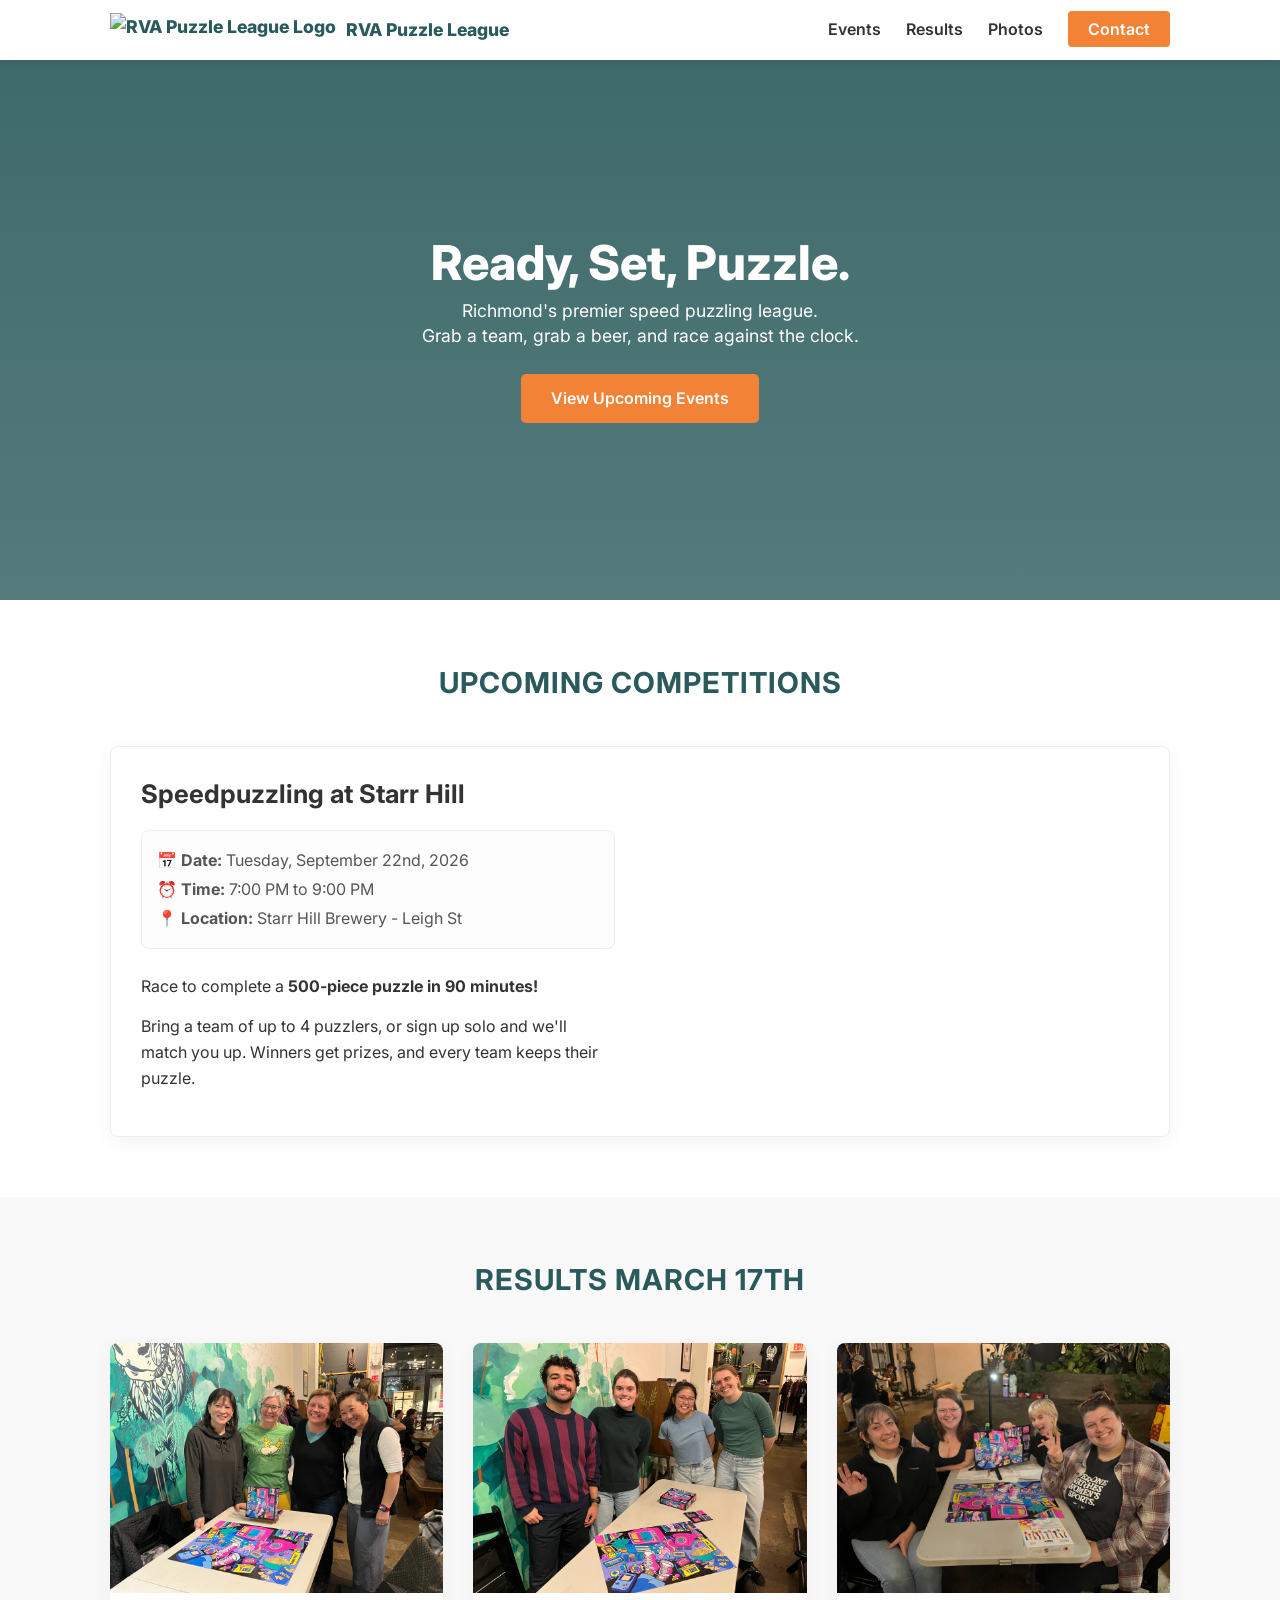
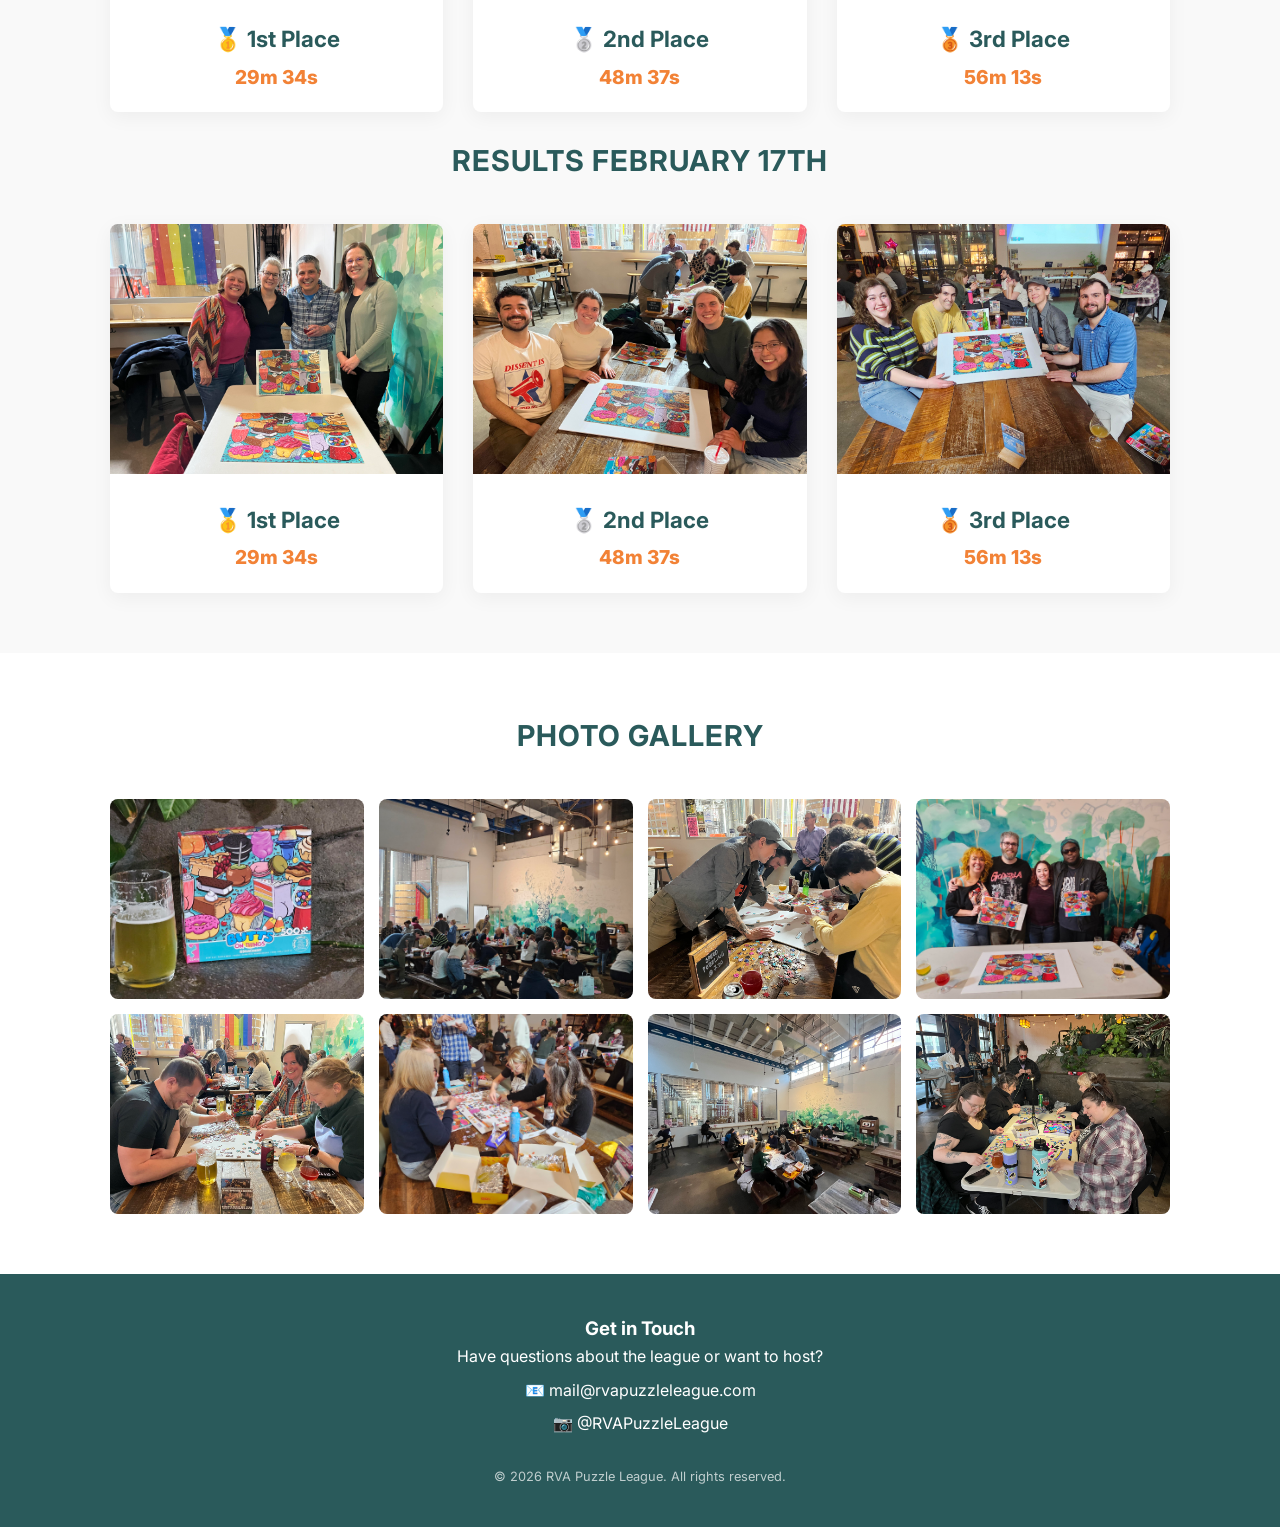
==== index.html @ ed649517 "Update index.html" ====
<!DOCTYPE html>
<html lang="en">
<head>
    <meta charset="UTF-8">
    <meta name="viewport" content="width=device-width, initial-scale=1.0">
    <title>RVA Puzzle League | Richmond's Speed Puzzling Competition</title>
    <link rel="icon" type="image/x-icon" href="favicon.ico">
    <link rel="stylesheet" href="style.css">
    <link href="https://fonts.googleapis.com/css2?family=Inter:wght@400;600;800&display=swap" rel="stylesheet">
</head>
<body>

    <nav id="navbar">
        <div class="container nav-flex">
            <div class="logo">
                <img src="logo.png" alt="RVA Puzzle League Logo">
                <span>RVA Puzzle League</span>
            </div>
            <ul class="nav-links">
                <li><a href="#events">Events</a></li>
                <li><a href="#results">Results</a></li>
                <li><a href="#gallery">Photos</a></li>
                <li><a href="#contact" class="btn-small">Contact</a></li>
            </ul>
            <div class="hamburger">
                <span></span>
                <span></span>
                <span></span>
            </div>
        </div>
    </nav>

    <header class="hero">
        <div class="container hero-content">
            <h1>Ready, Set, Puzzle.</h1>
            <p>Richmond's premier speed puzzling league.<br>Grab a team, grab a beer, and race against the clock.</p>
            <a href="#events" class="btn-primary">View Upcoming Events</a>
        </div>
    </header>

    <section id="events" class="section">
        <div class="container">
            <h2 class="section-title">Upcoming Competitions</h2>
            

            <div class="event-card">
                <div class="event-grid">
                    <div class="event-info">
                        <h3>Speedpuzzling at Starr Hill</h3>
                        <p class="event-meta">
                            <strong>📅 Date:</strong> Tuesday, September 22nd, 2026<br>
                            <strong>⏰ Time:</strong> 7:00 PM to 9:00 PM<br>
                            <strong>📍 Location:</strong> Starr Hill Brewery - Leigh St
                        </p>
                        <div class="event-desc">
                            <p>Race to complete a <strong>500-piece puzzle in 90 minutes!</strong></p>
                            <p>Bring a team of up to 4 puzzlers, or sign up solo and we'll match you up. Winners get prizes, and every team keeps their puzzle.</p>
                        </div>
                    </div>
                    <div class="widget-wrapper">
                        <div class="tt-widget">
                        <div class="tt-widget-fallback">
                            <p>
                                <a href="https://www.tickettailor.com/checkout/new-session/id/8878823/chk/f2bc34c4f3f9a8236940c468a62e83fc/?ref=website_widget&show_search_filter=true&show_date_filter=true&show_sort=true&show_event_filter=false" target="_blank">Click here to buy tickets</a><br />
                                <small><a href="https://www.tickettailor.com?rf=wdg_287904" class="tt-widget-powered">Sell tickets online with Ticket Tailor</a></small>
                            </p>
                        </div>
                            <script src="https://cdn.tickettailor.com/js/widgets/min/widget.js" data-url="https://www.tickettailor.com/checkout/new-session/id/8878823/chk/f2bc34c4f3f9a8236940c468a62e83fc/?ref=website_widget&show_search_filter=true&show_date_filter=true&show_sort=true&show_event_filter=false" data-type="inline" data-inline-minimal="true" data-inline-show-logo="false" data-inline-bg-fill="false" data-inline-inherit-ref-from-url-param="" data-inline-ref="website_widget"></script>
                        </div>
                    </div>
                </div>
            </div>

        </div>
    </section>

    <section id="results" class="section bg-light">
        <div class="container">
            <h2 class="section-title">Results March 17th</h2>
            <div class="results-grid">
                <div class="result-card">
                    <img src="pics/march/1stPlace44m06s.jpeg" alt="1st Place Winners" class="gallery-img">
                    <div class="result-info">
                        <h3>🥇 1st Place</h3>
                        <p class="time">29m 34s</p>
                    </div>
                </div>
                <div class="result-card">
                    <img src="pics/march/2ndPlace44m20s.jpeg" alt="2nd Place Winners" class="gallery-img">
                    <div class="result-info">
                        <h3>🥈 2nd Place</h3>
                        <p class="time">48m 37s</p>
                    </div>
                </div>
                <div class="result-card">
                    <img src="pics/march/3rdplace54m18s.jpeg" alt="3rd Place Winners" class="gallery-img">
                    <div class="result-info">
                        <h3>🥉 3rd Place</h3>
                        <p class="time">56m 13s</p>
                    </div>
                </div>
            </div>
            <br />
            <h2 class="section-title">Results February 17th</h2>
            <div class="results-grid">
                <div class="result-card">
                    <img src="pics/feb/1stPlace29m34s.jpg" alt="1st Place Winners" class="gallery-img">
                    <div class="result-info">
                        <h3>🥇 1st Place</h3>
                        <p class="time">29m 34s</p>
                    </div>
                </div>
                <div class="result-card">
                    <img src="pics/feb/2ndPlace48m37s.jpg" alt="2nd Place Winners" class="gallery-img">
                    <div class="result-info">
                        <h3>🥈 2nd Place</h3>
                        <p class="time">48m 37s</p>
                    </div>
                </div>
                <div class="result-card">
                    <img src="pics/feb/3rdPlace56m13s.jpg" alt="3rd Place Winners" class="gallery-img">
                    <div class="result-info">
                        <h3>🥉 3rd Place</h3>
                        <p class="time">56m 13s</p>
                    </div>
                </div>
            </div>
        </div>
    </section>

    <section id="gallery" class="section">
        <div class="container">
            <h2 class="section-title">Photo Gallery</h2>
            <div class="gallery-grid">
                <img src="pics/gallery/1.jpg" alt="Puzzle and beer" class="gallery-img">
                <img src="pics/gallery/2.jpg" alt="Wide shot of the event" class="gallery-img">
                <img src="pics/gallery/3.jpg" alt="Puzzlers working hard" class="gallery-img">
                <img src="pics/gallery/4.jpg" alt="Team posing with puzzle" class="gallery-img">
                <img src="pics/gallery/5.jpg" alt="Team having fun" class="gallery-img">
                <img src="pics/gallery/6.jpg" alt="Eating food and puzzling" class="gallery-img">
                <img src="pics/gallery/7.jpg" alt="Puzzling venue" class="gallery-img">
                <img src="pics/gallery/8.jpg" alt="Team puzzling hard" class="gallery-img">
            </div>
        </div>
    </section>

    <footer id="contact">
        <div class="container footer-content">
            <div class="contact-info">
                <h3>Get in Touch</h3>
                <p>Have questions about the league or want to host?</p>
                <a href="mailto:mail@rvapuzzleleague.com" class="contact-link">📧 mail@rvapuzzleleague.com</a>
                <a href="https://instagram.com/RVAPuzzleLeague" target="_blank" class="contact-link">📷 @RVAPuzzleLeague</a>
            </div>
            <div class="copyright">
                &copy; 2026 RVA Puzzle League. All rights reserved.
            </div>
        </div>
    </footer>
    
    <div id="image-modal" class="modal">
        <span class="close-modal">&times;</span>
        <img class="modal-content" id="expanded-img" alt="Expanded event photo">
    </div>

    <script src="script.js"></script>
</body>
</html>
---- style.css ----
:root {
    --primary-color: #2A5A5B; 
    --accent-color: #F28236;  
    --text-dark: #333;
    --text-light: #f4f4f4;
    --bg-light: #f9f9f9;
    --font-main: 'Inter', sans-serif;
}

* {
    margin: 0;
    padding: 0;
    box-sizing: border-box;
}

body {
    font-family: var(--font-main);
    color: var(--text-dark);
    line-height: 1.6;
    background-color: #fff;
}

a { text-decoration: none; color: inherit; }
ul { list-style: none; }

.container {
    max-width: 1100px;
    margin: 0 auto;
    padding: 0 20px;
}

.section { padding: 60px 0; }
.bg-light { background-color: var(--bg-light); }

.section-title {
    text-align: center;
    font-size: 1.8rem;
    margin-bottom: 40px;
    color: var(--primary-color);
    text-transform: uppercase;
    letter-spacing: 1px;
}

nav {
    background: #fff;
    box-shadow: 0 2px 10px rgba(0,0,0,0.1);
    position: fixed;
    width: 100%;
    top: 0;
    z-index: 1000;
}

.nav-flex {
    display: flex;
    justify-content: space-between;
    align-items: center;
    height: 60px;
}

.logo {
    display: flex;
    align-items: center;
    font-weight: 800;
    font-size: 1.1rem;
    color: var(--primary-color);
}
.logo img {
    height: 35px;
    margin-right: 10px;
}

.nav-links { display: flex; gap: 25px; align-items: center; }
.nav-links a { font-weight: 600; color: var(--text-dark); transition: color 0.2s; }
.nav-links a:hover { color: var(--accent-color); }

.hero {
    height: 60vh;
    min-height: 400px;
    background: linear-gradient(rgba(42, 90, 91, 0.9), rgba(42, 90, 91, 0.8)), url('https://images.unsplash.com/photo-1595855787617-e25c7e12362b?ixlib=rb-1.2.1&auto=format&fit=crop&w=1950&q=80');
    background-size: cover;
    background-position: center;
    display: flex;
    align-items: center;
    justify-content: center;
    text-align: center;
    color: #fff;
    margin-top: 60px;
}

.hero h1 {
    font-size: 3rem;
    margin-bottom: 10px;
    font-weight: 800;
    line-height: 1.1;
}

.hero p {
    font-size: 1.1rem;
    margin-bottom: 25px;
    max-width: 600px;
    margin-left: auto;
    margin-right: auto;
    line-height: 1.4;
}

.btn-primary {
    display: inline-block;
    background: var(--accent-color);
    color: #fff;
    padding: 12px 30px;
    border-radius: 5px;
    font-weight: 600;
    transition: background 0.2s;
    border: none;
    cursor: pointer;
}
.btn-primary:hover { background: #d96d25; }

.btn-small {
    background: var(--accent-color);
    color: #fff !important;
    padding: 8px 20px;
    border-radius: 4px;
    transition: opacity 0.2s;
}
.btn-small:hover { opacity: 0.9; }

.event-card {
    background: #fff;
    border: 1px solid #eee;
    border-radius: 8px;
    padding: 30px;
    box-shadow: 0 5px 20px rgba(0,0,0,0.05);
}

.event-grid {
    display: grid;
    grid-template-columns: 1fr 1fr;
    gap: 50px;
    align-items: start;
}

.event-info h3 {
    font-size: 1.6rem;
    margin-bottom: 20px;
    color: var(--text-dark);
    line-height: 1.3;
    margin-top: 0;
}

.event-meta {
    font-size: 1rem;
    color: #555;
    margin-bottom: 25px;
    line-height: 1.8;
    background: #fdfdfd;
    padding: 15px;
    border: 1px solid #eee;
    border-radius: 8px;
}

.event-desc p { margin-bottom: 15px; }

/* --- THE FIX: CROP THE WIDGET HEADER --- */
.widget-wrapper {
    background: #fff;
    border-radius: 8px;
    overflow: hidden; /* Hides the part we pull up */
    border: none; /* REMOVED THE BORDER LINES HERE */
}

.tt-widget {
    /* Pulls the iframe up by 180px to hide the header */
    margin-top: -180px; 
}

.placeholder-content {
    text-align: center;
    padding: 30px;
    border: 2px dashed #ddd;
    border-radius: 10px;
    color: #777;
}

.insta-link {
    color: var(--accent-color);
    font-weight: 800;
    text-decoration: underline;
    transition: color 0.2s;
}
.insta-link:hover { color: var(--primary-color); text-decoration: none; }

footer {
    background: var(--primary-color);
    color: #fff;
    padding: 40px 0;
    text-align: center;
}

.contact-link { display: block; margin: 8px 0; font-size: 1rem; }
.contact-link:hover { text-decoration: underline; }

.copyright { margin-top: 30px; font-size: 0.8rem; opacity: 0.7; }

.hamburger { display: none; cursor: pointer; }
.hamburger span {
    display: block; width: 25px; height: 3px; background: #333; margin: 5px;
}

/* --- LATEST RESULTS STYLES --- */
.results-grid {
    display: grid;
    grid-template-columns: repeat(auto-fit, minmax(300px, 1fr));
    gap: 30px;
}

.result-card {
    background: #fff;
    border-radius: 8px;
    overflow: hidden;
    box-shadow: 0 5px 20px rgba(0,0,0,0.05);
    text-align: center;
}

.result-card img {
    width: 100%;
    height: 250px;
    object-fit: cover;
    cursor: pointer;
    transition: opacity 0.2s;
}

.result-card img:hover {
    opacity: 0.85;
}

.result-info {
    padding: 20px;
}

.result-info h3 {
    color: var(--primary-color);
    margin-bottom: 5px;
    font-size: 1.4rem;
}

.result-info .time {
    font-size: 1.2rem;
    font-weight: 800;
    color: var(--accent-color);
}

/* --- GALLERY STYLES --- */
.gallery-grid {
    display: grid;
    grid-template-columns: repeat(auto-fit, minmax(250px, 1fr));
    gap: 15px;
}

.gallery-grid img {
    width: 100%;
    height: 200px;
    object-fit: cover;
    border-radius: 8px;
    cursor: pointer;
    transition: transform 0.2s ease-in-out;
}

.gallery-grid img:hover {
    transform: scale(1.03);
}

/* --- MODAL (LIGHTBOX) STYLES --- */
.modal {
    display: none;
    position: fixed;
    z-index: 2000;
    padding-top: 60px;
    left: 0;
    top: 0;
    width: 100%;
    height: 100%;
    background-color: rgba(0,0,0,0.9);
}

.modal-content {
    margin: auto;
    display: block;
    max-width: 90%;
    max-height: 80vh;
    object-fit: contain;
    border-radius: 4px;
}

.close-modal {
    position: absolute;
    top: 15px;
    right: 35px;
    color: #f1f1f1;
    font-size: 40px;
    font-weight: bold;
    cursor: pointer;
    transition: color 0.2s;
}

.close-modal:hover {
    color: var(--accent-color);
}

@media (max-width: 850px) {
    .nav-links { display: none; }
    .hamburger { display: block; }
    .hero h1 { font-size: 2.2rem; }
    .event-card { padding: 20px; }
    
    .event-grid {
        grid-template-columns: 1fr;
        gap: 30px;
    }
}
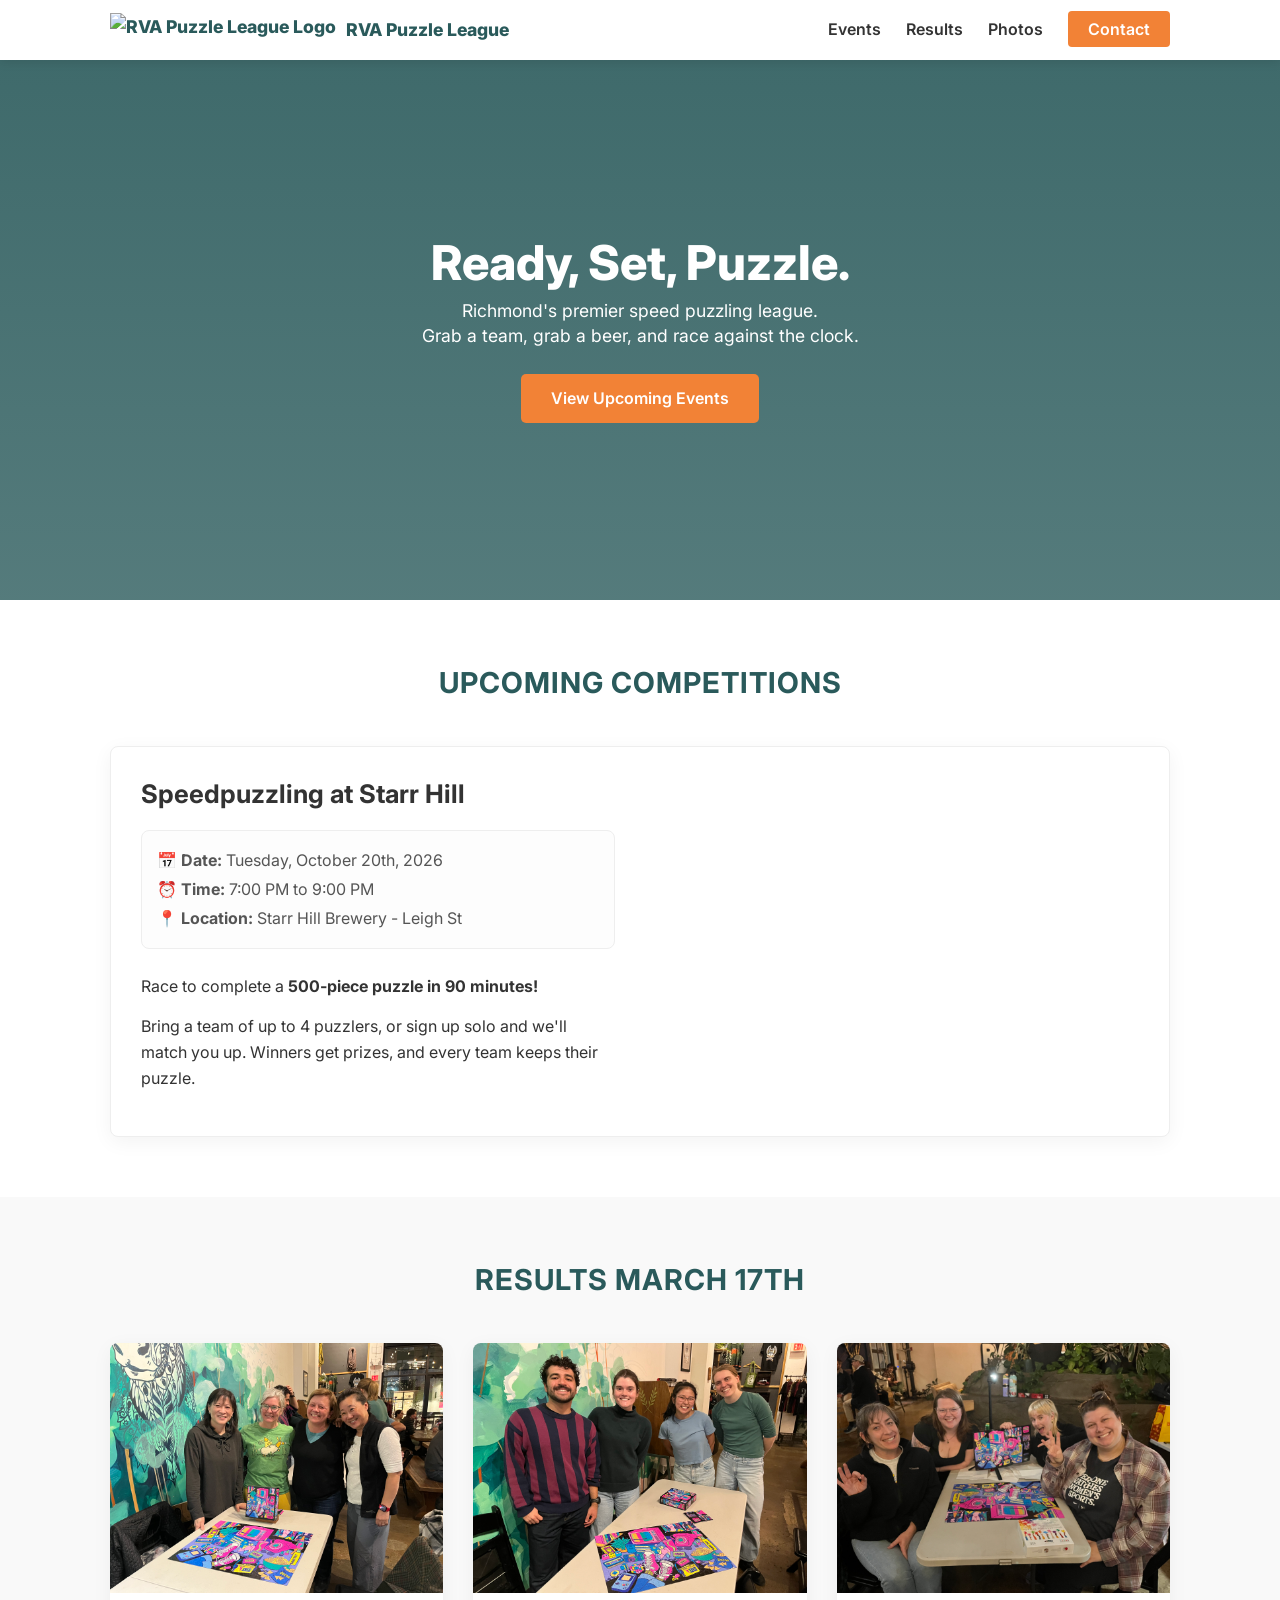
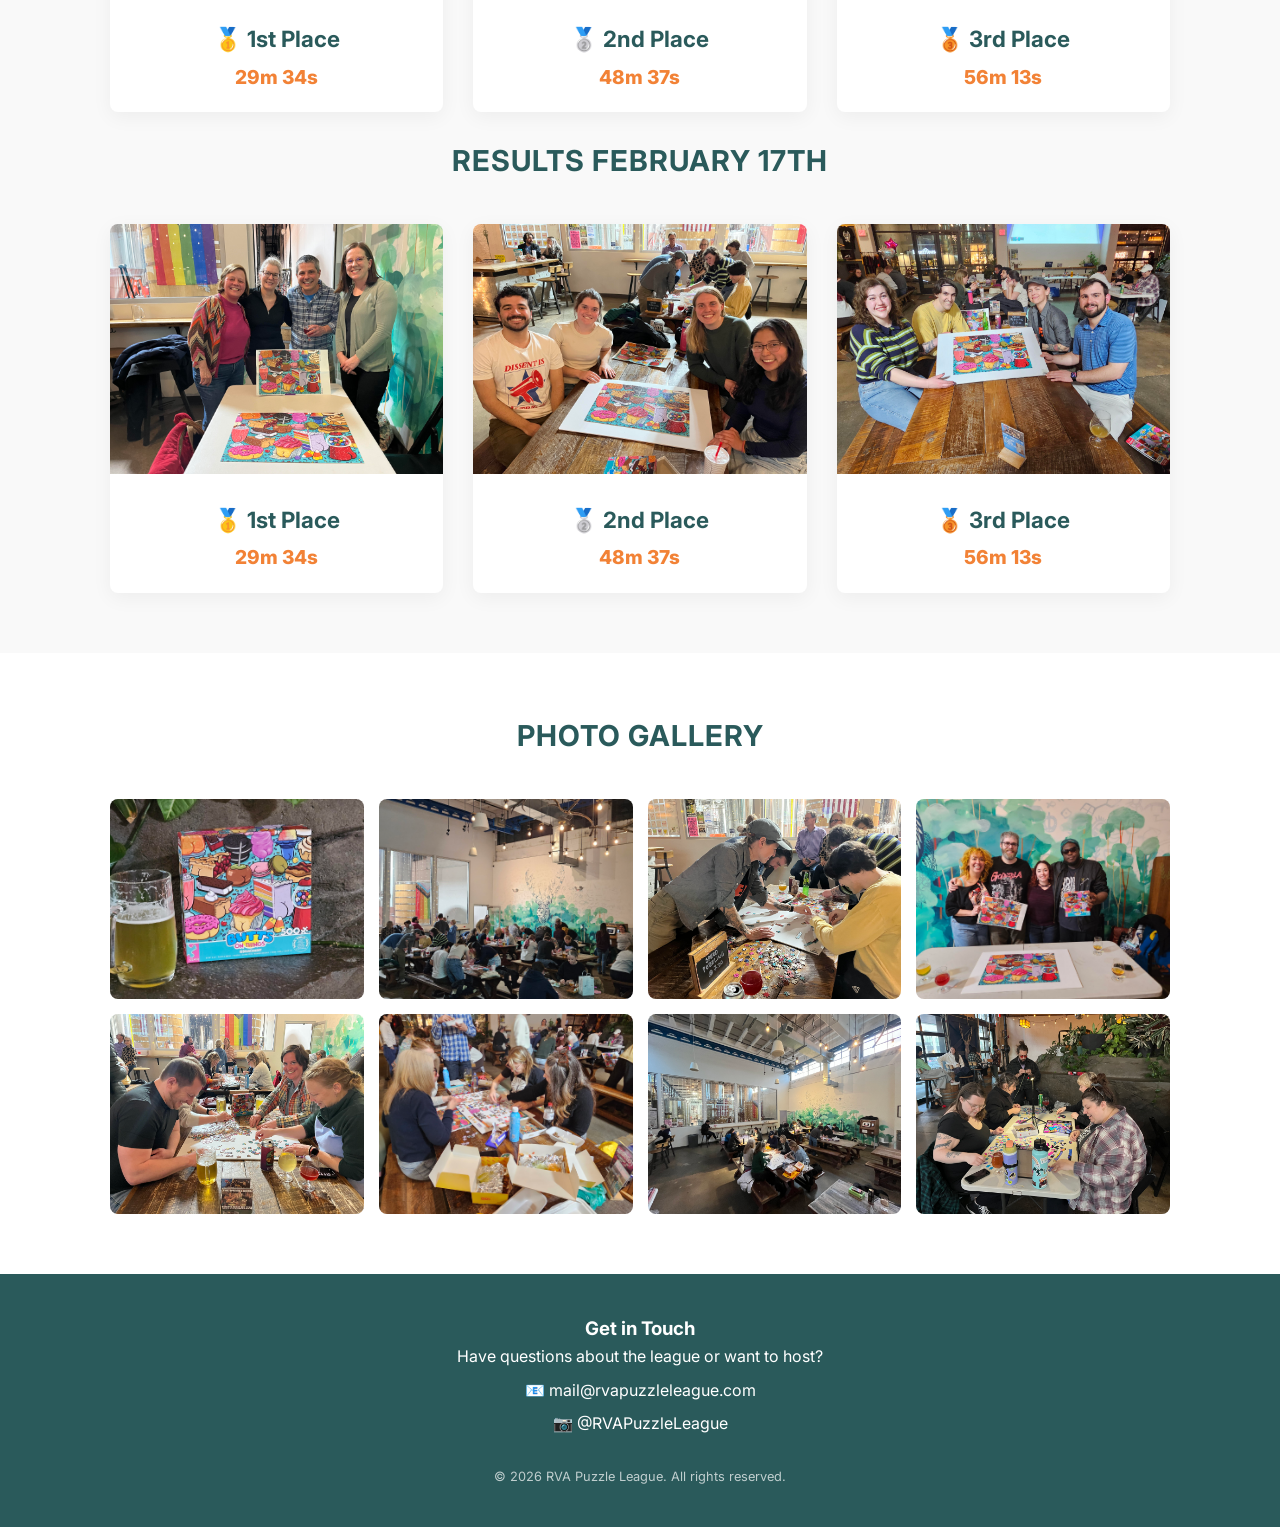
==== commit e133622c: "Update index.html" ====
--- a/index.html
+++ b/index.html
@@ -48,7 +48,7 @@
                     <div class="event-info">
                         <h3>Speedpuzzling at Starr Hill</h3>
                         <p class="event-meta">
-                            <strong>📅 Date:</strong> Tuesday, September 22nd, 2026<br>
+                            <strong>📅 Date:</strong> Tuesday, October 20th, 2026<br>
                             <strong>⏰ Time:</strong> 7:00 PM to 9:00 PM<br>
                             <strong>📍 Location:</strong> Starr Hill Brewery - Leigh St
                         </p>
@@ -61,11 +61,11 @@
                         <div class="tt-widget">
                         <div class="tt-widget-fallback">
                             <p>
-                                <a href="https://www.tickettailor.com/checkout/new-session/id/8878823/chk/f2bc34c4f3f9a8236940c468a62e83fc/?ref=website_widget&show_search_filter=true&show_date_filter=true&show_sort=true&show_event_filter=false" target="_blank">Click here to buy tickets</a><br />
+                                <a href="https://www.tickettailor.com/checkout/new-session/id/8878824/chk/2c3c978798ecc1c9794bf621201d5eb5/?ref=website_widget&show_search_filter=true&show_date_filter=true&show_sort=true&show_event_filter=false" target="_blank">Click here to buy tickets</a><br />
                                 <small><a href="https://www.tickettailor.com?rf=wdg_287904" class="tt-widget-powered">Sell tickets online with Ticket Tailor</a></small>
                             </p>
                         </div>
-                            <script src="https://cdn.tickettailor.com/js/widgets/min/widget.js" data-url="https://www.tickettailor.com/checkout/new-session/id/8878823/chk/f2bc34c4f3f9a8236940c468a62e83fc/?ref=website_widget&show_search_filter=true&show_date_filter=true&show_sort=true&show_event_filter=false" data-type="inline" data-inline-minimal="true" data-inline-show-logo="false" data-inline-bg-fill="false" data-inline-inherit-ref-from-url-param="" data-inline-ref="website_widget"></script>
+                            <script src="https://cdn.tickettailor.com/js/widgets/min/widget.js" data-url="https://www.tickettailor.com/checkout/new-session/id/8878824/chk/2c3c978798ecc1c9794bf621201d5eb5/?ref=website_widget&show_search_filter=true&show_date_filter=true&show_sort=true&show_event_filter=false" data-type="inline" data-inline-minimal="true" data-inline-show-logo="false" data-inline-bg-fill="false" data-inline-inherit-ref-from-url-param="" data-inline-ref="website_widget"></script>
                         </div>
                     </div>
                 </div>
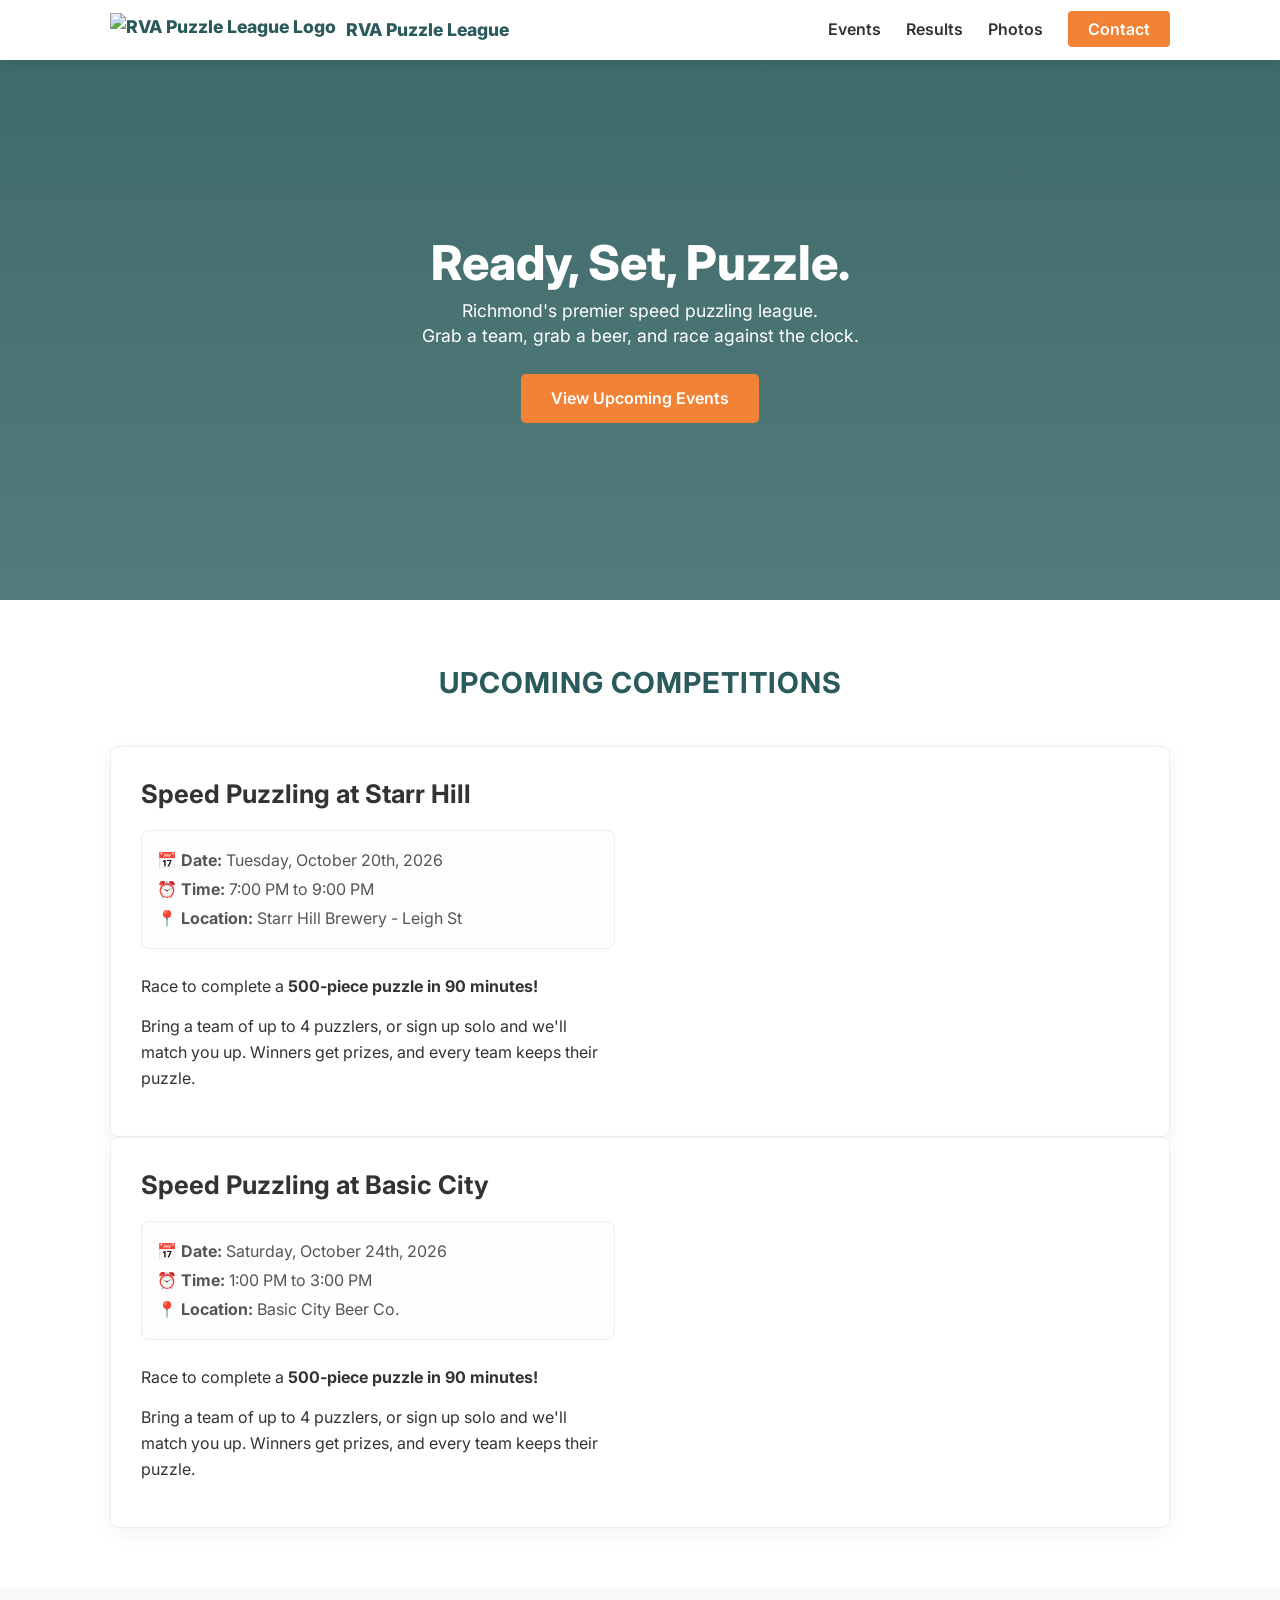
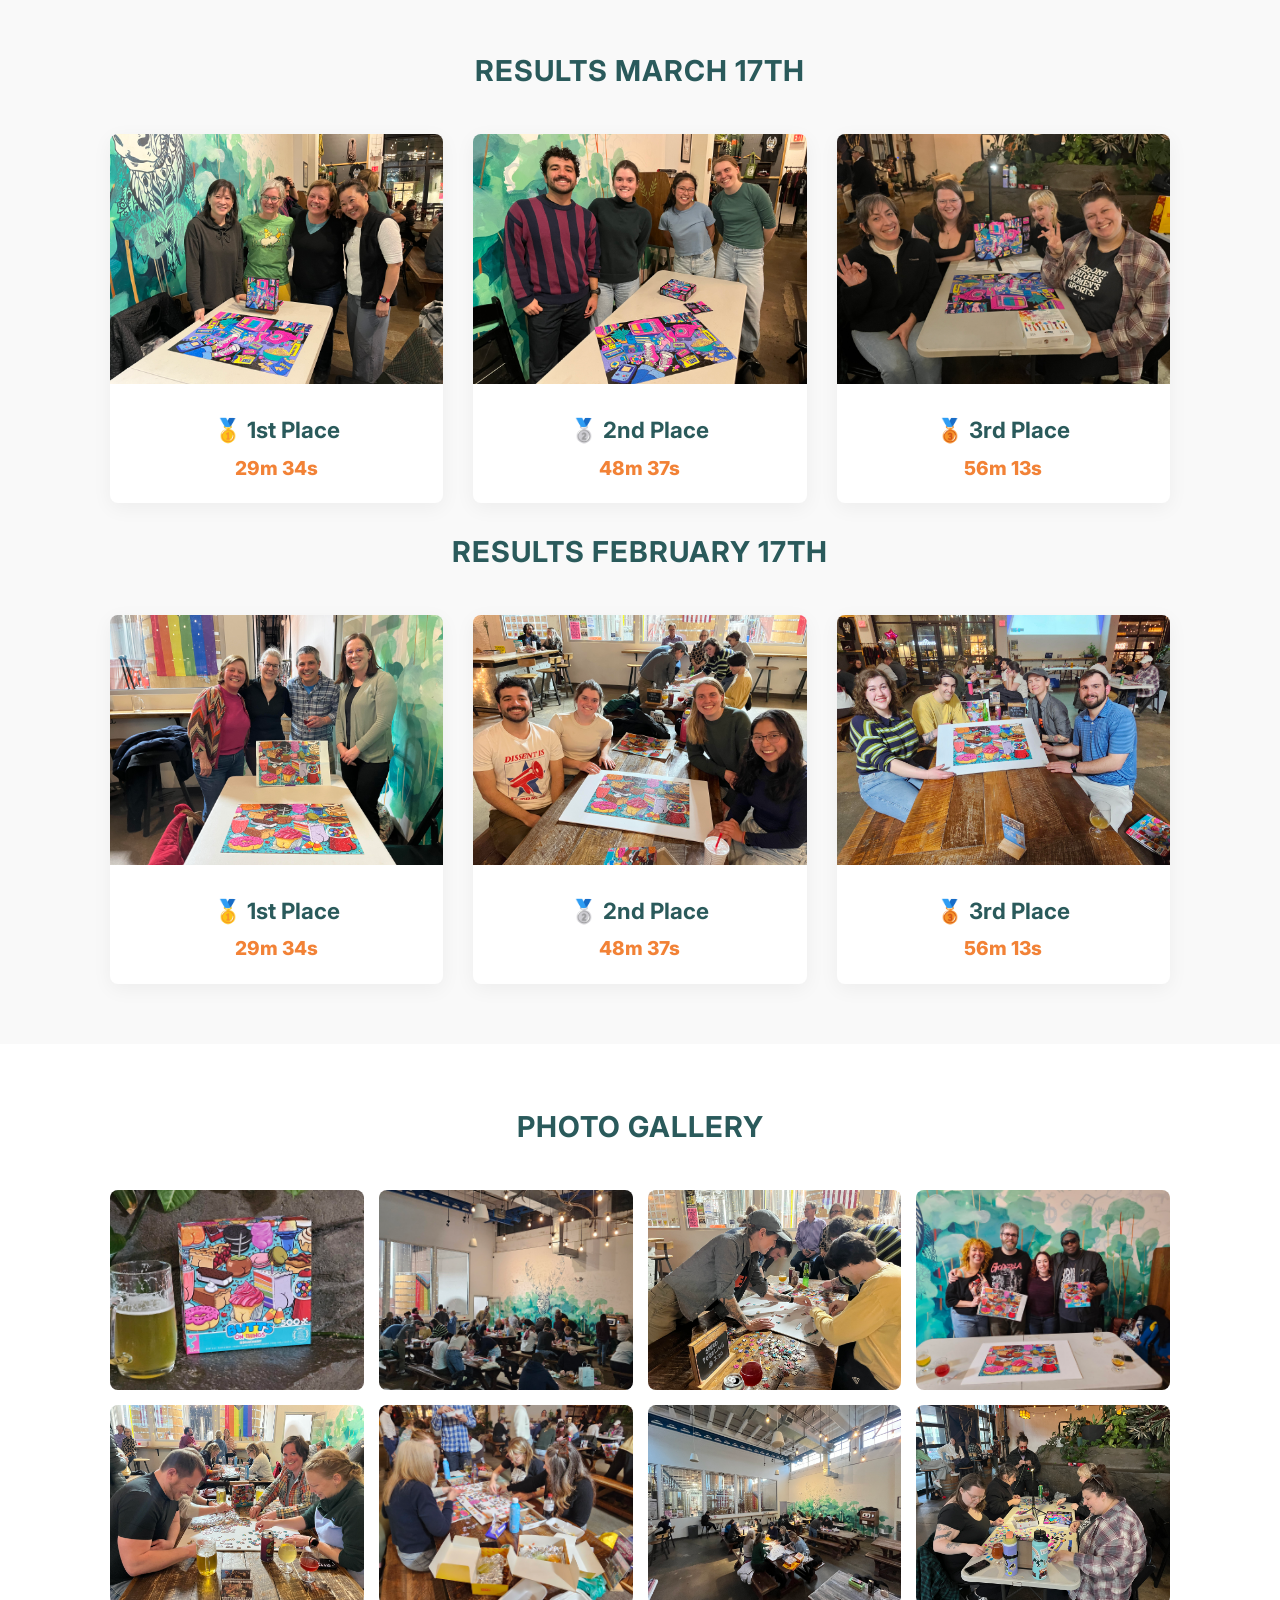
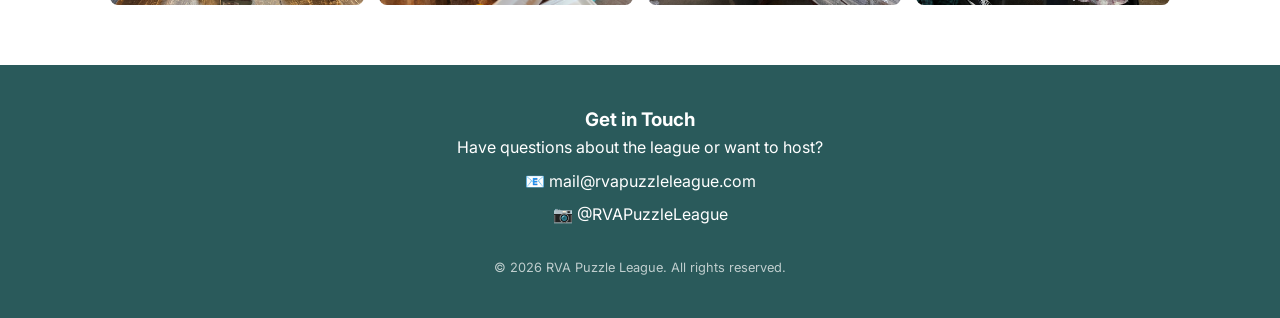
==== commit fce3768c: "added second oct event" ====
--- a/index.html
+++ b/index.html
@@ -46,7 +46,7 @@
             <div class="event-card">
                 <div class="event-grid">
                     <div class="event-info">
-                        <h3>Speedpuzzling at Starr Hill</h3>
+                        <h3>Speed Puzzling at Starr Hill</h3>
                         <p class="event-meta">
                             <strong>📅 Date:</strong> Tuesday, October 20th, 2026<br>
                             <strong>⏰ Time:</strong> 7:00 PM to 9:00 PM<br>
@@ -66,6 +66,34 @@
                             </p>
                         </div>
                             <script src="https://cdn.tickettailor.com/js/widgets/min/widget.js" data-url="https://www.tickettailor.com/checkout/new-session/id/8878824/chk/2c3c978798ecc1c9794bf621201d5eb5/?ref=website_widget&show_search_filter=true&show_date_filter=true&show_sort=true&show_event_filter=false" data-type="inline" data-inline-minimal="true" data-inline-show-logo="false" data-inline-bg-fill="false" data-inline-inherit-ref-from-url-param="" data-inline-ref="website_widget"></script>
+                        </div>
+                    </div>
+                </div>
+            </div>
+
+            <div class="event-card">
+                <div class="event-grid">
+                    <div class="event-info">
+                        <h3>Speed Puzzling at Basic City</h3>
+                        <p class="event-meta">
+                            <strong>📅 Date:</strong> Saturday, October 24th, 2026<br>
+                            <strong>⏰ Time:</strong> 1:00 PM to 3:00 PM<br>
+                            <strong>📍 Location:</strong> Basic City Beer Co.
+                        </p>
+                        <div class="event-desc">
+                            <p>Race to complete a <strong>500-piece puzzle in 90 minutes!</strong></p>
+                            <p>Bring a team of up to 4 puzzlers, or sign up solo and we'll match you up. Winners get prizes, and every team keeps their puzzle.</p>
+                        </div>
+                    </div>
+                    <div class="widget-wrapper">
+                        <div class="tt-widget">
+                        <div class="tt-widget-fallback">
+                            <p>
+                                <a href="https://www.tickettailor.com/checkout/new-sessionid/9144295/chk/62bd29634b199c8938c790547e1e4a72/?ref=website_widget&show_search_filter=true&show_date_filter=true&show_sort=true&show_event_filter=false" target="_blank">Click here to buy tickets</a><br />
+                                <small><a href="https://www.tickettailor.com?rf=wdg_287904" class="tt-widget-powered">Sell tickets online with Ticket Tailor</a></small>
+                            </p>
+                        </div>
+                            <script src="https://cdn.tickettailor.com/js/widgets/min/widget.js" data-url="https://www.tickettailor.com/checkout/new-session/id/9144295/chk/62bd29634b199c8938c790547e1e4a72/?ref=website_widget&show_search_filter=true&show_date_filter=true&show_sort=true&show_event_filter=false" data-type="inline" data-inline-minimal="true" data-inline-show-logo="false" data-inline-bg-fill="false" data-inline-inherit-ref-from-url-param="" data-inline-ref="website_widget"></script>
                         </div>
                     </div>
                 </div>
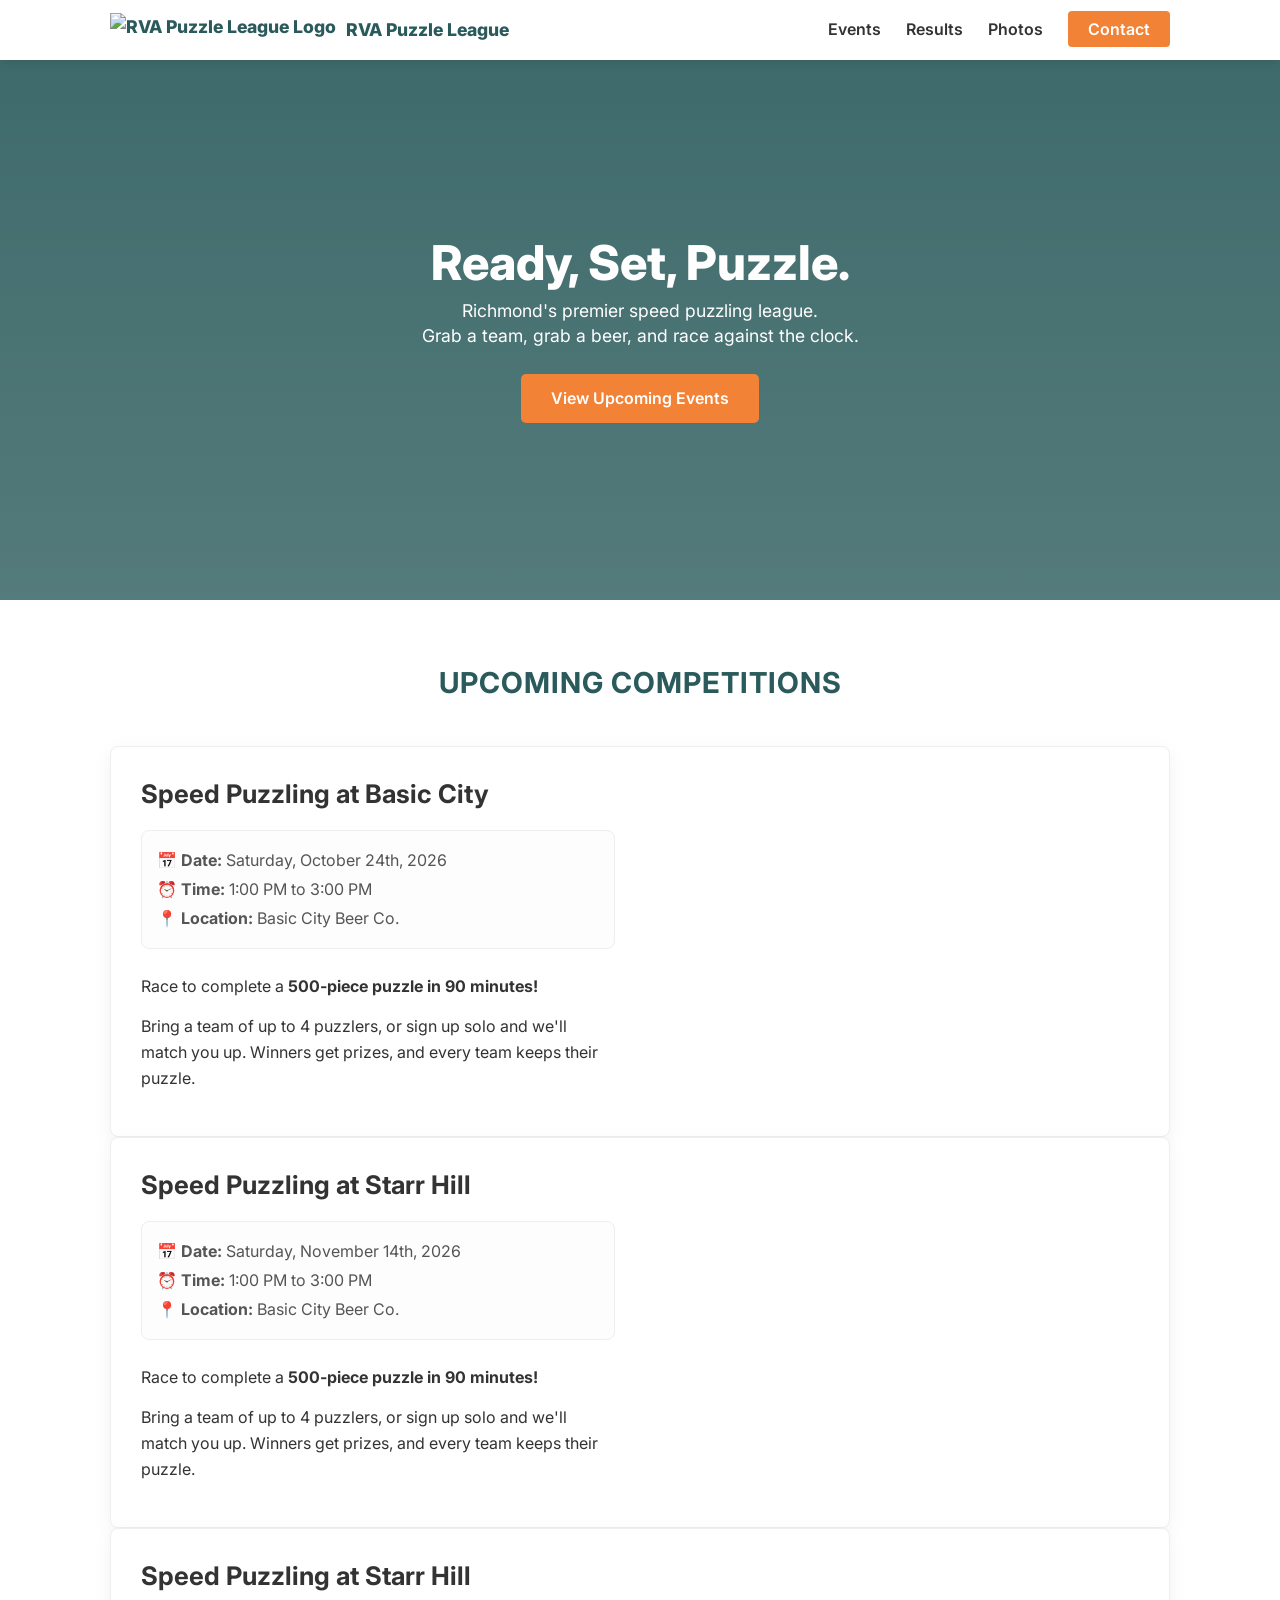
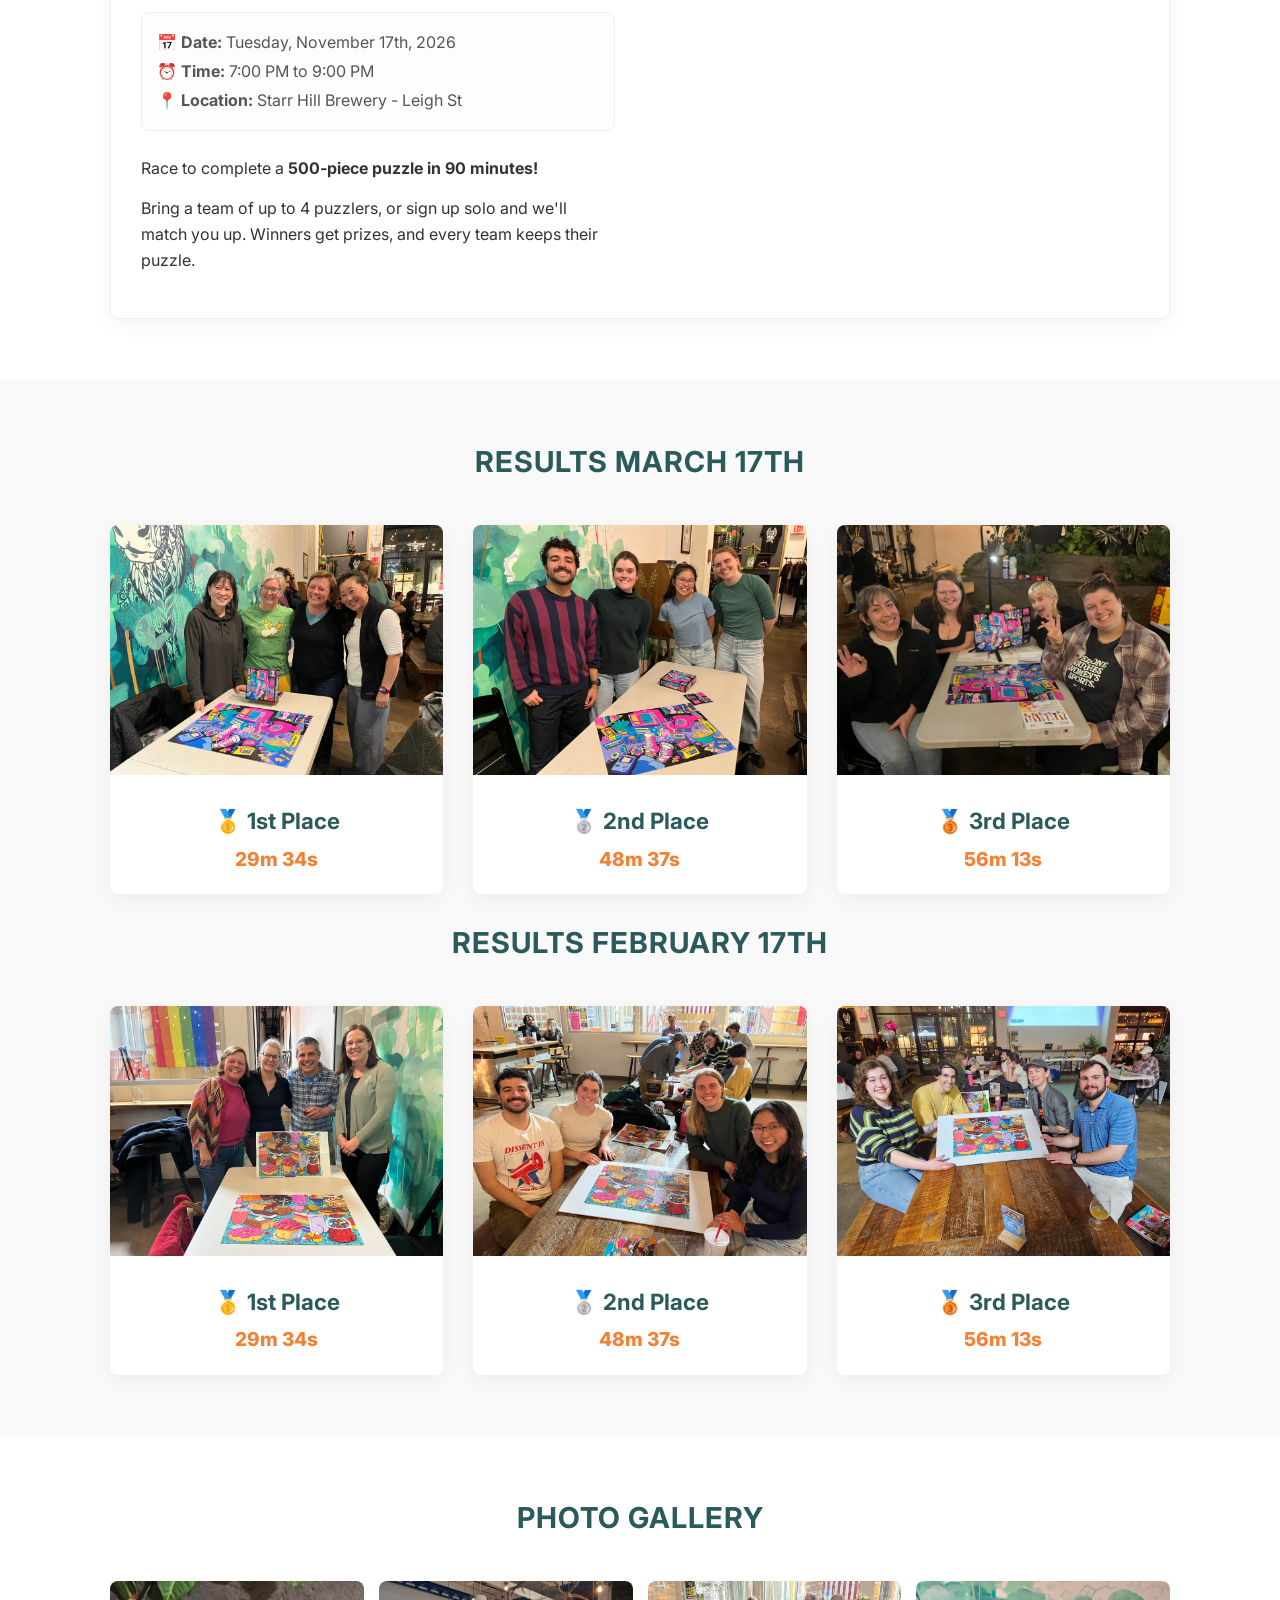
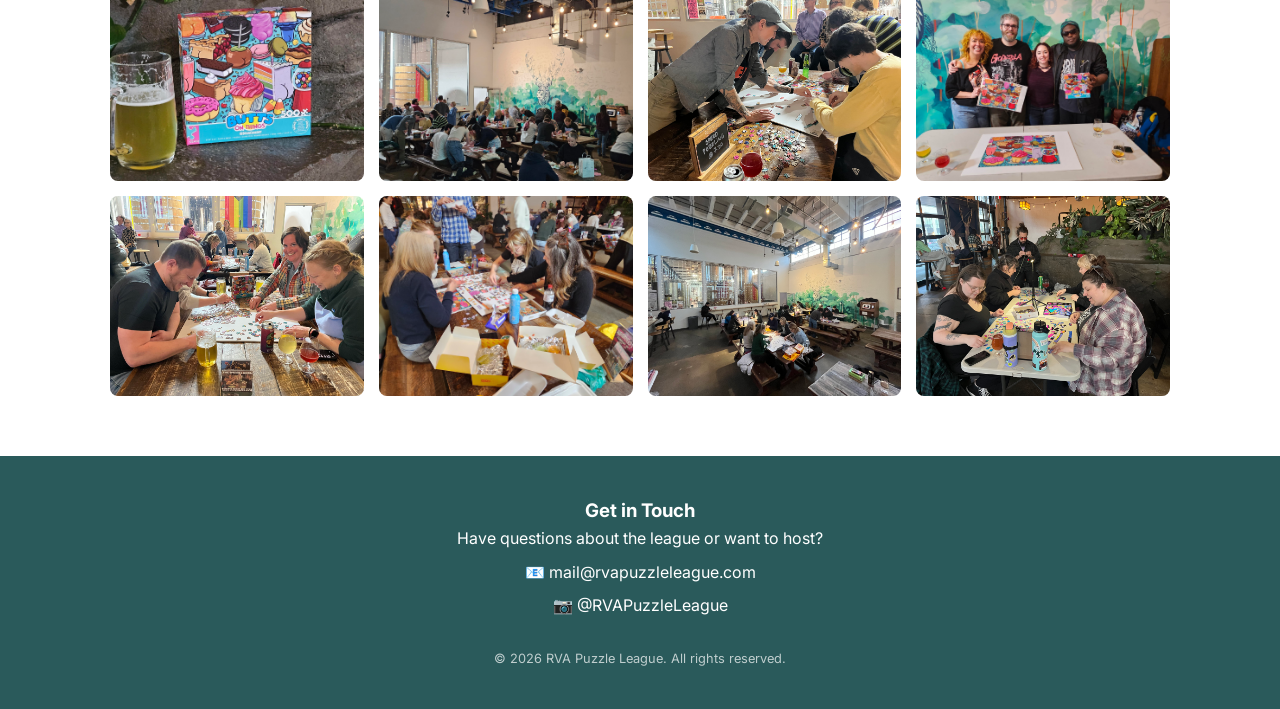
==== commit 1923d85b: "added Nov events.html" ====
--- a/index.html
+++ b/index.html
@@ -42,36 +42,7 @@
         <div class="container">
             <h2 class="section-title">Upcoming Competitions</h2>
             
-
-            <div class="event-card">
-                <div class="event-grid">
-                    <div class="event-info">
-                        <h3>Speed Puzzling at Starr Hill</h3>
-                        <p class="event-meta">
-                            <strong>📅 Date:</strong> Tuesday, October 20th, 2026<br>
-                            <strong>⏰ Time:</strong> 7:00 PM to 9:00 PM<br>
-                            <strong>📍 Location:</strong> Starr Hill Brewery - Leigh St
-                        </p>
-                        <div class="event-desc">
-                            <p>Race to complete a <strong>500-piece puzzle in 90 minutes!</strong></p>
-                            <p>Bring a team of up to 4 puzzlers, or sign up solo and we'll match you up. Winners get prizes, and every team keeps their puzzle.</p>
-                        </div>
-                    </div>
-                    <div class="widget-wrapper">
-                        <div class="tt-widget">
-                        <div class="tt-widget-fallback">
-                            <p>
-                                <a href="https://www.tickettailor.com/checkout/new-session/id/8878824/chk/2c3c978798ecc1c9794bf621201d5eb5/?ref=website_widget&show_search_filter=true&show_date_filter=true&show_sort=true&show_event_filter=false" target="_blank">Click here to buy tickets</a><br />
-                                <small><a href="https://www.tickettailor.com?rf=wdg_287904" class="tt-widget-powered">Sell tickets online with Ticket Tailor</a></small>
-                            </p>
-                        </div>
-                            <script src="https://cdn.tickettailor.com/js/widgets/min/widget.js" data-url="https://www.tickettailor.com/checkout/new-session/id/8878824/chk/2c3c978798ecc1c9794bf621201d5eb5/?ref=website_widget&show_search_filter=true&show_date_filter=true&show_sort=true&show_event_filter=false" data-type="inline" data-inline-minimal="true" data-inline-show-logo="false" data-inline-bg-fill="false" data-inline-inherit-ref-from-url-param="" data-inline-ref="website_widget"></script>
-                        </div>
-                    </div>
-                </div>
-            </div>
-
-            <div class="event-card">
+           <div class="event-card">
                 <div class="event-grid">
                     <div class="event-info">
                         <h3>Speed Puzzling at Basic City</h3>
@@ -94,6 +65,62 @@
                             </p>
                         </div>
                             <script src="https://cdn.tickettailor.com/js/widgets/min/widget.js" data-url="https://www.tickettailor.com/checkout/new-session/id/9144295/chk/62bd29634b199c8938c790547e1e4a72/?ref=website_widget&show_search_filter=true&show_date_filter=true&show_sort=true&show_event_filter=false" data-type="inline" data-inline-minimal="true" data-inline-show-logo="false" data-inline-bg-fill="false" data-inline-inherit-ref-from-url-param="" data-inline-ref="website_widget"></script>
+                        </div>
+                    </div>
+                </div>
+            </div>
+
+            <div class="event-card">
+                <div class="event-grid">
+                    <div class="event-info">
+                        <h3>Speed Puzzling at Starr Hill</h3>
+                        <p class="event-meta">
+                            <strong>📅 Date:</strong> Saturday, November 14th, 2026<br>
+                            <strong>⏰ Time:</strong> 1:00 PM to 3:00 PM<br>
+                            <strong>📍 Location:</strong> Basic City Beer Co.
+                        </p>
+                        <div class="event-desc">
+                            <p>Race to complete a <strong>500-piece puzzle in 90 minutes!</strong></p>
+                            <p>Bring a team of up to 4 puzzlers, or sign up solo and we'll match you up. Winners get prizes, and every team keeps their puzzle.</p>
+                        </div>
+                    </div>
+                    <div class="widget-wrapper">
+                        <div class="tt-widget">
+                        <div class="tt-widget-fallback">
+                            <p>
+                                <a href="https://www.tickettailor.com/checkout/new-session/id/9323558/chk/a634edd0da40e8700673bb8ae3e84bd7/?ref=website_widget&show_search_filter=true&show_date_filter=true&show_sort=true&show_event_filter=false" target="_blank">Click here to buy tickets</a><br />
+                                <small><a href="https://www.tickettailor.com?rf=wdg_287904" class="tt-widget-powered">Sell tickets online with Ticket Tailor</a></small>
+                            </p>
+                        </div>
+                            <script src="https://cdn.tickettailor.com/js/widgets/min/widget.js" data-url="https://www.tickettailor.com/checkout/new-session/id/9323558/chk/a634edd0da40e8700673bb8ae3e84bd7/?ref=website_widget&show_search_filter=true&show_date_filter=true&show_sort=true&show_event_filter=false" data-type="inline" data-inline-minimal="true" data-inline-show-logo="false" data-inline-bg-fill="false" data-inline-inherit-ref-from-url-param="" data-inline-ref="website_widget"></script>
+                        </div>
+                    </div>
+                </div>
+            </div>
+
+            <div class="event-card">
+                <div class="event-grid">
+                    <div class="event-info">
+                        <h3>Speed Puzzling at Starr Hill</h3>
+                        <p class="event-meta">
+                            <strong>📅 Date:</strong> Tuesday, November 17th, 2026<br>
+                            <strong>⏰ Time:</strong> 7:00 PM to 9:00 PM<br>
+                            <strong>📍 Location:</strong> Starr Hill Brewery - Leigh St
+                        </p>
+                        <div class="event-desc">
+                            <p>Race to complete a <strong>500-piece puzzle in 90 minutes!</strong></p>
+                            <p>Bring a team of up to 4 puzzlers, or sign up solo and we'll match you up. Winners get prizes, and every team keeps their puzzle.</p>
+                        </div>
+                    </div>
+                    <div class="widget-wrapper">
+                        <div class="tt-widget">
+                        <div class="tt-widget-fallback">
+                            <p>
+                                <a href="https://www.tickettailor.com/checkout/new-session/id/9323561/chk/bd5ebfa8901edb23b5c25c0280850809/?ref=website_widget&show_search_filter=true&show_date_filter=true&show_sort=true&show_event_filter=false" target="_blank">Click here to buy tickets</a><br />
+                                <small><a href="https://www.tickettailor.com?rf=wdg_287904" class="tt-widget-powered">Sell tickets online with Ticket Tailor</a></small>
+                            </p>
+                        </div>
+                            <script src="https://cdn.tickettailor.com/js/widgets/min/widget.js" data-url="https://www.tickettailor.com/checkout/new-session/id/9323561/chk/bd5ebfa8901edb23b5c25c0280850809/?ref=website_widget&show_search_filter=true&show_date_filter=true&show_sort=true&show_event_filter=false" data-type="inline" data-inline-minimal="true" data-inline-show-logo="false" data-inline-bg-fill="false" data-inline-inherit-ref-from-url-param="" data-inline-ref="website_widget"></script>
                         </div>
                     </div>
                 </div>
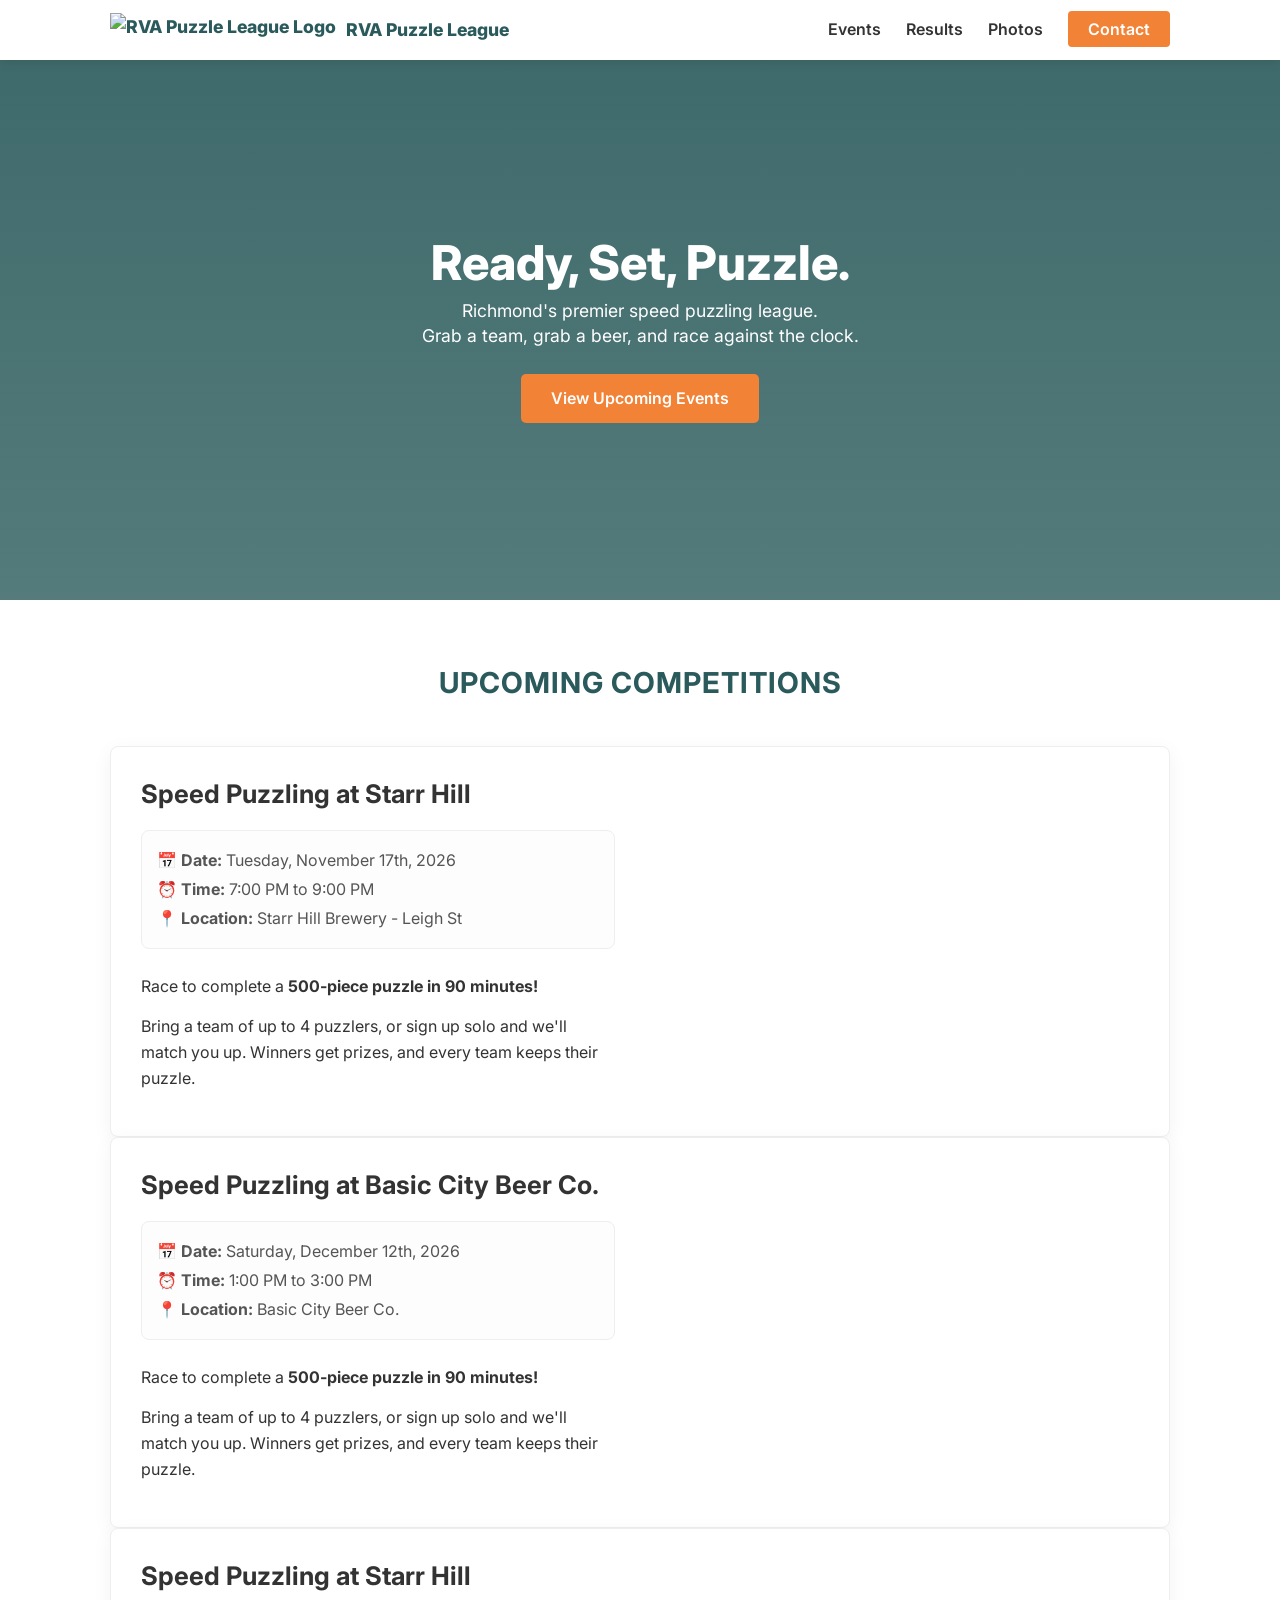
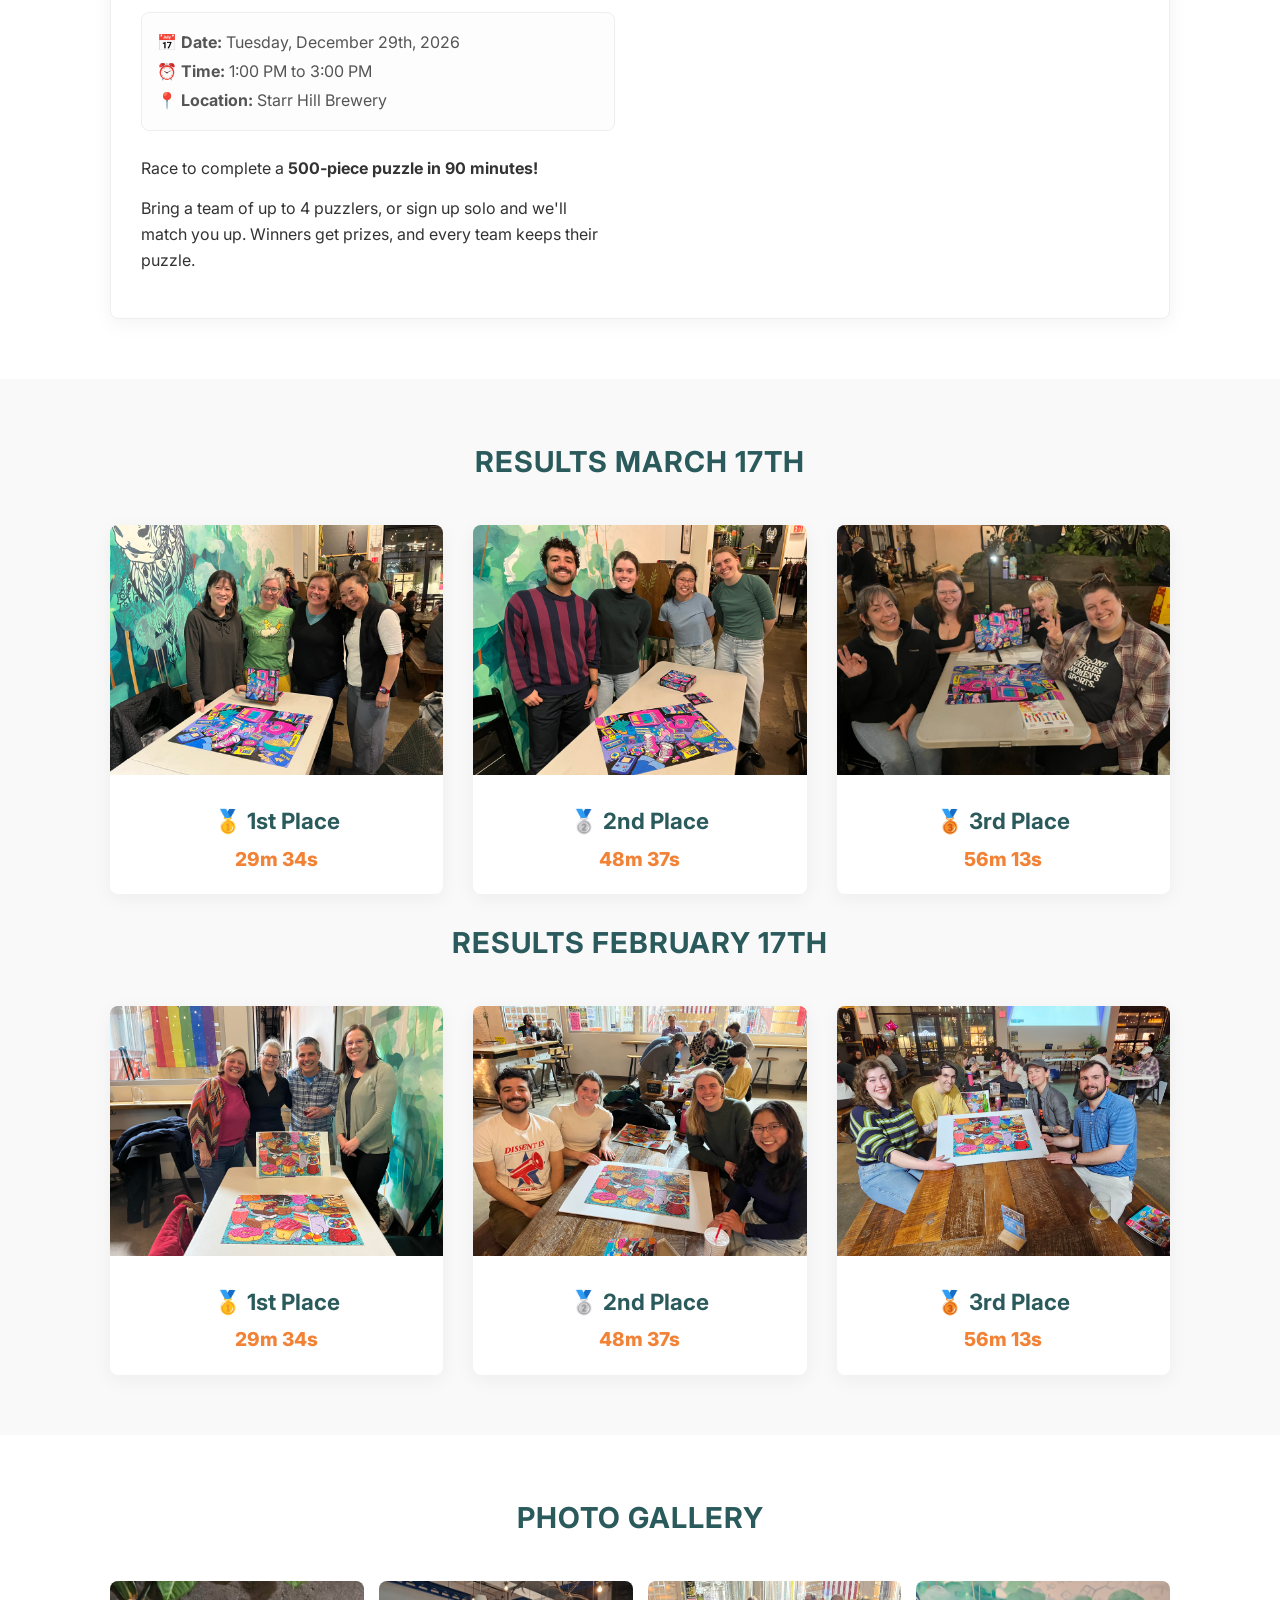
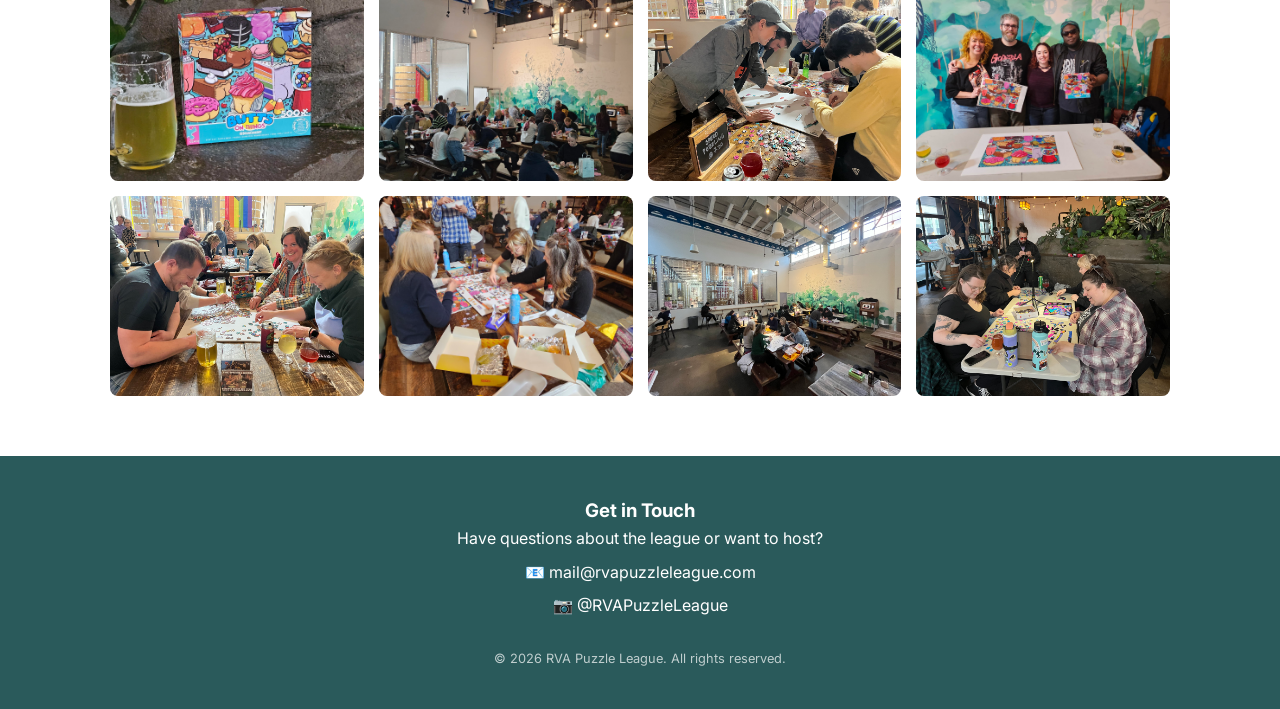
==== commit 615aa6f2: "Modify event information for upcoming competitions Updated event details for upcoming competitions i" ====
--- a/index.html
+++ b/index.html
@@ -41,62 +41,6 @@
     <section id="events" class="section">
         <div class="container">
             <h2 class="section-title">Upcoming Competitions</h2>
-            
-           <div class="event-card">
-                <div class="event-grid">
-                    <div class="event-info">
-                        <h3>Speed Puzzling at Basic City</h3>
-                        <p class="event-meta">
-                            <strong>📅 Date:</strong> Saturday, October 24th, 2026<br>
-                            <strong>⏰ Time:</strong> 1:00 PM to 3:00 PM<br>
-                            <strong>📍 Location:</strong> Basic City Beer Co.
-                        </p>
-                        <div class="event-desc">
-                            <p>Race to complete a <strong>500-piece puzzle in 90 minutes!</strong></p>
-                            <p>Bring a team of up to 4 puzzlers, or sign up solo and we'll match you up. Winners get prizes, and every team keeps their puzzle.</p>
-                        </div>
-                    </div>
-                    <div class="widget-wrapper">
-                        <div class="tt-widget">
-                        <div class="tt-widget-fallback">
-                            <p>
-                                <a href="https://www.tickettailor.com/checkout/new-sessionid/9144295/chk/62bd29634b199c8938c790547e1e4a72/?ref=website_widget&show_search_filter=true&show_date_filter=true&show_sort=true&show_event_filter=false" target="_blank">Click here to buy tickets</a><br />
-                                <small><a href="https://www.tickettailor.com?rf=wdg_287904" class="tt-widget-powered">Sell tickets online with Ticket Tailor</a></small>
-                            </p>
-                        </div>
-                            <script src="https://cdn.tickettailor.com/js/widgets/min/widget.js" data-url="https://www.tickettailor.com/checkout/new-session/id/9144295/chk/62bd29634b199c8938c790547e1e4a72/?ref=website_widget&show_search_filter=true&show_date_filter=true&show_sort=true&show_event_filter=false" data-type="inline" data-inline-minimal="true" data-inline-show-logo="false" data-inline-bg-fill="false" data-inline-inherit-ref-from-url-param="" data-inline-ref="website_widget"></script>
-                        </div>
-                    </div>
-                </div>
-            </div>
-
-            <div class="event-card">
-                <div class="event-grid">
-                    <div class="event-info">
-                        <h3>Speed Puzzling at Starr Hill</h3>
-                        <p class="event-meta">
-                            <strong>📅 Date:</strong> Saturday, November 14th, 2026<br>
-                            <strong>⏰ Time:</strong> 1:00 PM to 3:00 PM<br>
-                            <strong>📍 Location:</strong> Basic City Beer Co.
-                        </p>
-                        <div class="event-desc">
-                            <p>Race to complete a <strong>500-piece puzzle in 90 minutes!</strong></p>
-                            <p>Bring a team of up to 4 puzzlers, or sign up solo and we'll match you up. Winners get prizes, and every team keeps their puzzle.</p>
-                        </div>
-                    </div>
-                    <div class="widget-wrapper">
-                        <div class="tt-widget">
-                        <div class="tt-widget-fallback">
-                            <p>
-                                <a href="https://www.tickettailor.com/checkout/new-session/id/9323558/chk/a634edd0da40e8700673bb8ae3e84bd7/?ref=website_widget&show_search_filter=true&show_date_filter=true&show_sort=true&show_event_filter=false" target="_blank">Click here to buy tickets</a><br />
-                                <small><a href="https://www.tickettailor.com?rf=wdg_287904" class="tt-widget-powered">Sell tickets online with Ticket Tailor</a></small>
-                            </p>
-                        </div>
-                            <script src="https://cdn.tickettailor.com/js/widgets/min/widget.js" data-url="https://www.tickettailor.com/checkout/new-session/id/9323558/chk/a634edd0da40e8700673bb8ae3e84bd7/?ref=website_widget&show_search_filter=true&show_date_filter=true&show_sort=true&show_event_filter=false" data-type="inline" data-inline-minimal="true" data-inline-show-logo="false" data-inline-bg-fill="false" data-inline-inherit-ref-from-url-param="" data-inline-ref="website_widget"></script>
-                        </div>
-                    </div>
-                </div>
-            </div>
 
             <div class="event-card">
                 <div class="event-grid">
@@ -126,6 +70,62 @@
                 </div>
             </div>
 
+            <div class="event-card">
+                <div class="event-grid">
+                    <div class="event-info">
+                        <h3>Speed Puzzling at Basic City Beer Co.</h3>
+                        <p class="event-meta">
+                            <strong>📅 Date:</strong> Saturday, December 12th, 2026<br>
+                            <strong>⏰ Time:</strong> 1:00 PM to 3:00 PM<br>
+                            <strong>📍 Location:</strong> Basic City Beer Co.
+                        </p>
+                        <div class="event-desc">
+                            <p>Race to complete a <strong>500-piece puzzle in 90 minutes!</strong></p>
+                            <p>Bring a team of up to 4 puzzlers, or sign up solo and we'll match you up. Winners get prizes, and every team keeps their puzzle.</p>
+                        </div>
+                    </div>
+                    <div class="widget-wrapper">
+                        <div class="tt-widget">
+                        <div class="tt-widget-fallback">
+                            <p>
+                                <a href="https://www.tickettailor.com/checkout/new-session/id/9323564/chk/031962276efa0ae2041150f150a4fa1b/?ref=website_widget&show_search_filter=true&show_date_filter=true&show_sort=true&show_event_filter=false" target="_blank">Click here to buy tickets</a><br />
+                                <small><a href="https://www.tickettailor.com?rf=wdg_287904" class="tt-widget-powered">Sell tickets online with Ticket Tailor</a></small>
+                            </p>
+                        </div>
+                            <script src="https://cdn.tickettailor.com/js/widgets/min/widget.js" data-url="https://www.tickettailor.com/checkout/new-session/id/9323564/chk/031962276efa0ae2041150f150a4fa1b/?ref=website_widget&show_search_filter=true&show_date_filter=true&show_sort=true&show_event_filter=false" data-type="inline" data-inline-minimal="true" data-inline-show-logo="false" data-inline-bg-fill="false" data-inline-inherit-ref-from-url-param="" data-inline-ref="website_widget"></script>
+                        </div>
+                    </div>
+                </div>
+            </div>
+
+            <div class="event-card">
+                <div class="event-grid">
+                    <div class="event-info">
+                        <h3>Speed Puzzling at Starr Hill</h3>
+                        <p class="event-meta">
+                            <strong>📅 Date:</strong> Tuesday, December 29th, 2026<br>
+                            <strong>⏰ Time:</strong> 1:00 PM to 3:00 PM<br>
+                            <strong>📍 Location:</strong> Starr Hill Brewery
+                        </p>
+                        <div class="event-desc">
+                            <p>Race to complete a <strong>500-piece puzzle in 90 minutes!</strong></p>
+                            <p>Bring a team of up to 4 puzzlers, or sign up solo and we'll match you up. Winners get prizes, and every team keeps their puzzle.</p>
+                        </div>
+                    </div>
+                    <div class="widget-wrapper">
+                        <div class="tt-widget">
+                        <div class="tt-widget-fallback">
+                            <p>
+                                <a href="https://www.tickettailor.com/checkout/new-session/id/9323565/chk/5aa1973db6a95aeca82ba80d8cc95a77/?ref=website_widget&show_search_filter=true&show_date_filter=true&show_sort=true&show_event_filter=false" target="_blank">Click here to buy tickets</a><br />
+                                <small><a href="https://www.tickettailor.com?rf=wdg_287904" class="tt-widget-powered">Sell tickets online with Ticket Tailor</a></small>
+                            </p>
+                        </div>
+                            <script src="https://cdn.tickettailor.com/js/widgets/min/widget.js" data-url="https://www.tickettailor.com/checkout/new-session/id/9323565/chk/5aa1973db6a95aeca82ba80d8cc95a77/?ref=website_widget&show_search_filter=true&show_date_filter=true&show_sort=true&show_event_filter=false" data-type="inline" data-inline-minimal="true" data-inline-show-logo="false" data-inline-bg-fill="false" data-inline-inherit-ref-from-url-param="" data-inline-ref="website_widget"></script>
+                        </div>
+                    </div>
+                </div>
+            </div>
+
         </div>
     </section>
 
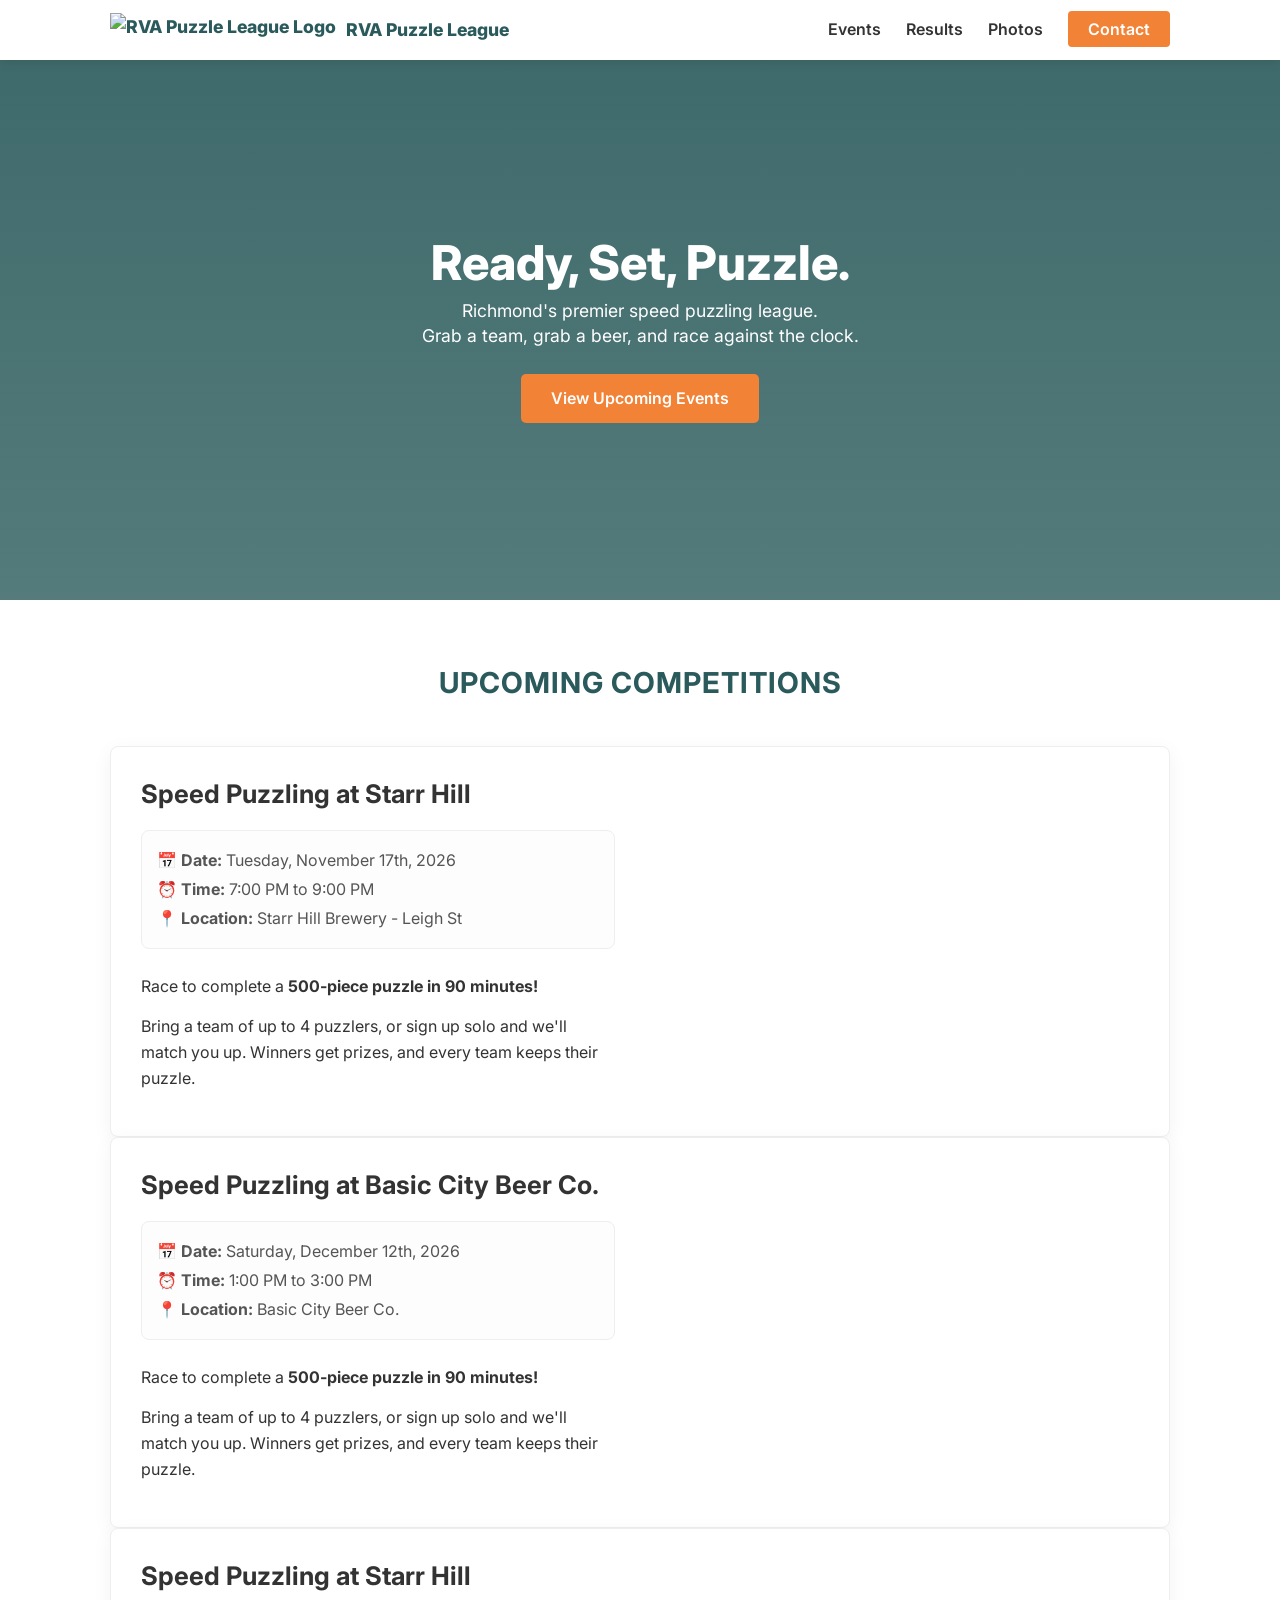
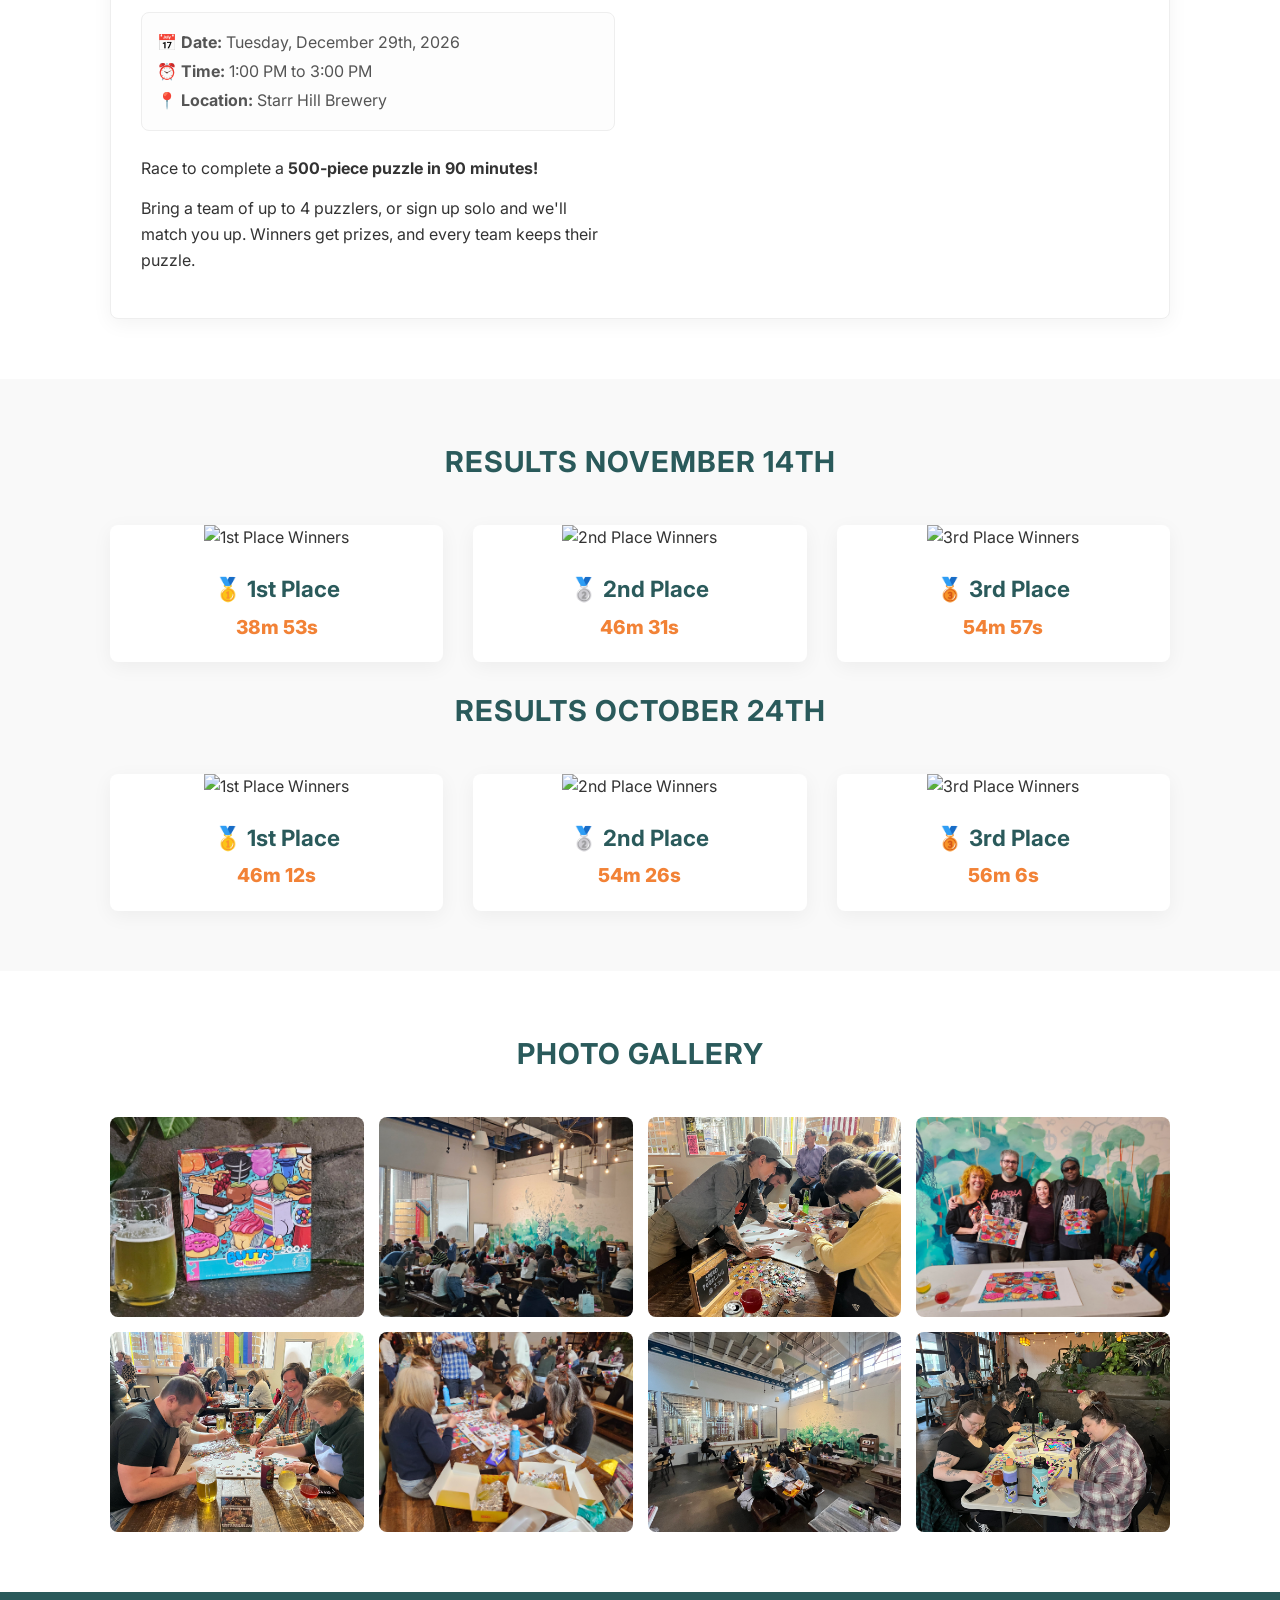
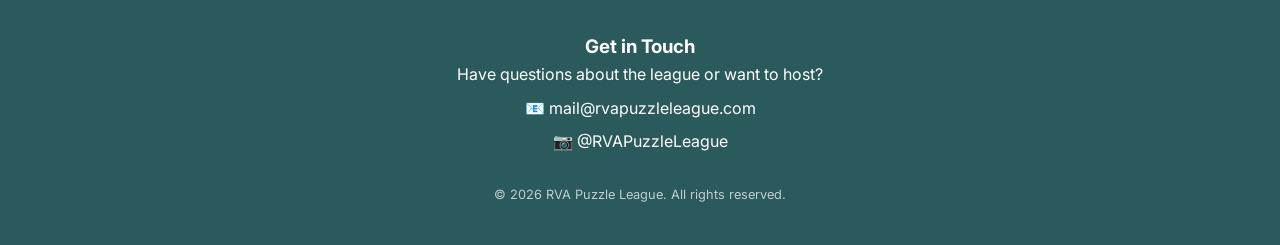
==== commit 8edffa45: "Update results section with November and October data" ====
--- a/index.html
+++ b/index.html
@@ -131,52 +131,52 @@
 
     <section id="results" class="section bg-light">
         <div class="container">
-            <h2 class="section-title">Results March 17th</h2>
+            <h2 class="section-title">Results November 14th</h2>
             <div class="results-grid">
                 <div class="result-card">
-                    <img src="pics/march/1stPlace44m06s.jpeg" alt="1st Place Winners" class="gallery-img">
+                    <img src="pics/nov/14.nov.1st.jpeg" alt="1st Place Winners" class="gallery-img">
                     <div class="result-info">
                         <h3>🥇 1st Place</h3>
-                        <p class="time">29m 34s</p>
-                    </div>
-                </div>
-                <div class="result-card">
-                    <img src="pics/march/2ndPlace44m20s.jpeg" alt="2nd Place Winners" class="gallery-img">
+                        <p class="time">38m 53s</p>
+                    </div>
+                </div>
+                <div class="result-card">
+                    <img src="pics/nov/14.nov.2nd.jpeg" alt="2nd Place Winners" class="gallery-img">
                     <div class="result-info">
                         <h3>🥈 2nd Place</h3>
-                        <p class="time">48m 37s</p>
-                    </div>
-                </div>
-                <div class="result-card">
-                    <img src="pics/march/3rdplace54m18s.jpeg" alt="3rd Place Winners" class="gallery-img">
+                        <p class="time">46m 31s</p>
+                    </div>
+                </div>
+                <div class="result-card">
+                    <img src="pics/nov/14.nov.3rd.jpeg" alt="3rd Place Winners" class="gallery-img">
                     <div class="result-info">
                         <h3>🥉 3rd Place</h3>
-                        <p class="time">56m 13s</p>
+                        <p class="time">54m 57s</p>
                     </div>
                 </div>
             </div>
             <br />
-            <h2 class="section-title">Results February 17th</h2>
+            <h2 class="section-title">Results October 24th</h2>
             <div class="results-grid">
                 <div class="result-card">
-                    <img src="pics/feb/1stPlace29m34s.jpg" alt="1st Place Winners" class="gallery-img">
+                    <img src="pics/oct/24.oct.1st.jpg" alt="1st Place Winners" class="gallery-img">
                     <div class="result-info">
                         <h3>🥇 1st Place</h3>
-                        <p class="time">29m 34s</p>
-                    </div>
-                </div>
-                <div class="result-card">
-                    <img src="pics/feb/2ndPlace48m37s.jpg" alt="2nd Place Winners" class="gallery-img">
+                        <p class="time">46m 12s</p>
+                    </div>
+                </div>
+                <div class="result-card">
+                    <img src="pics/oct/24.oct.2nd.jpg" alt="2nd Place Winners" class="gallery-img">
                     <div class="result-info">
                         <h3>🥈 2nd Place</h3>
-                        <p class="time">48m 37s</p>
-                    </div>
-                </div>
-                <div class="result-card">
-                    <img src="pics/feb/3rdPlace56m13s.jpg" alt="3rd Place Winners" class="gallery-img">
+                        <p class="time">54m 26s</p>
+                    </div>
+                </div>
+                <div class="result-card">
+                    <img src="pics/foct/24.oct.3rd.jpg" alt="3rd Place Winners" class="gallery-img">
                     <div class="result-info">
                         <h3>🥉 3rd Place</h3>
-                        <p class="time">56m 13s</p>
+                        <p class="time">56m 6s</p>
                     </div>
                 </div>
             </div>
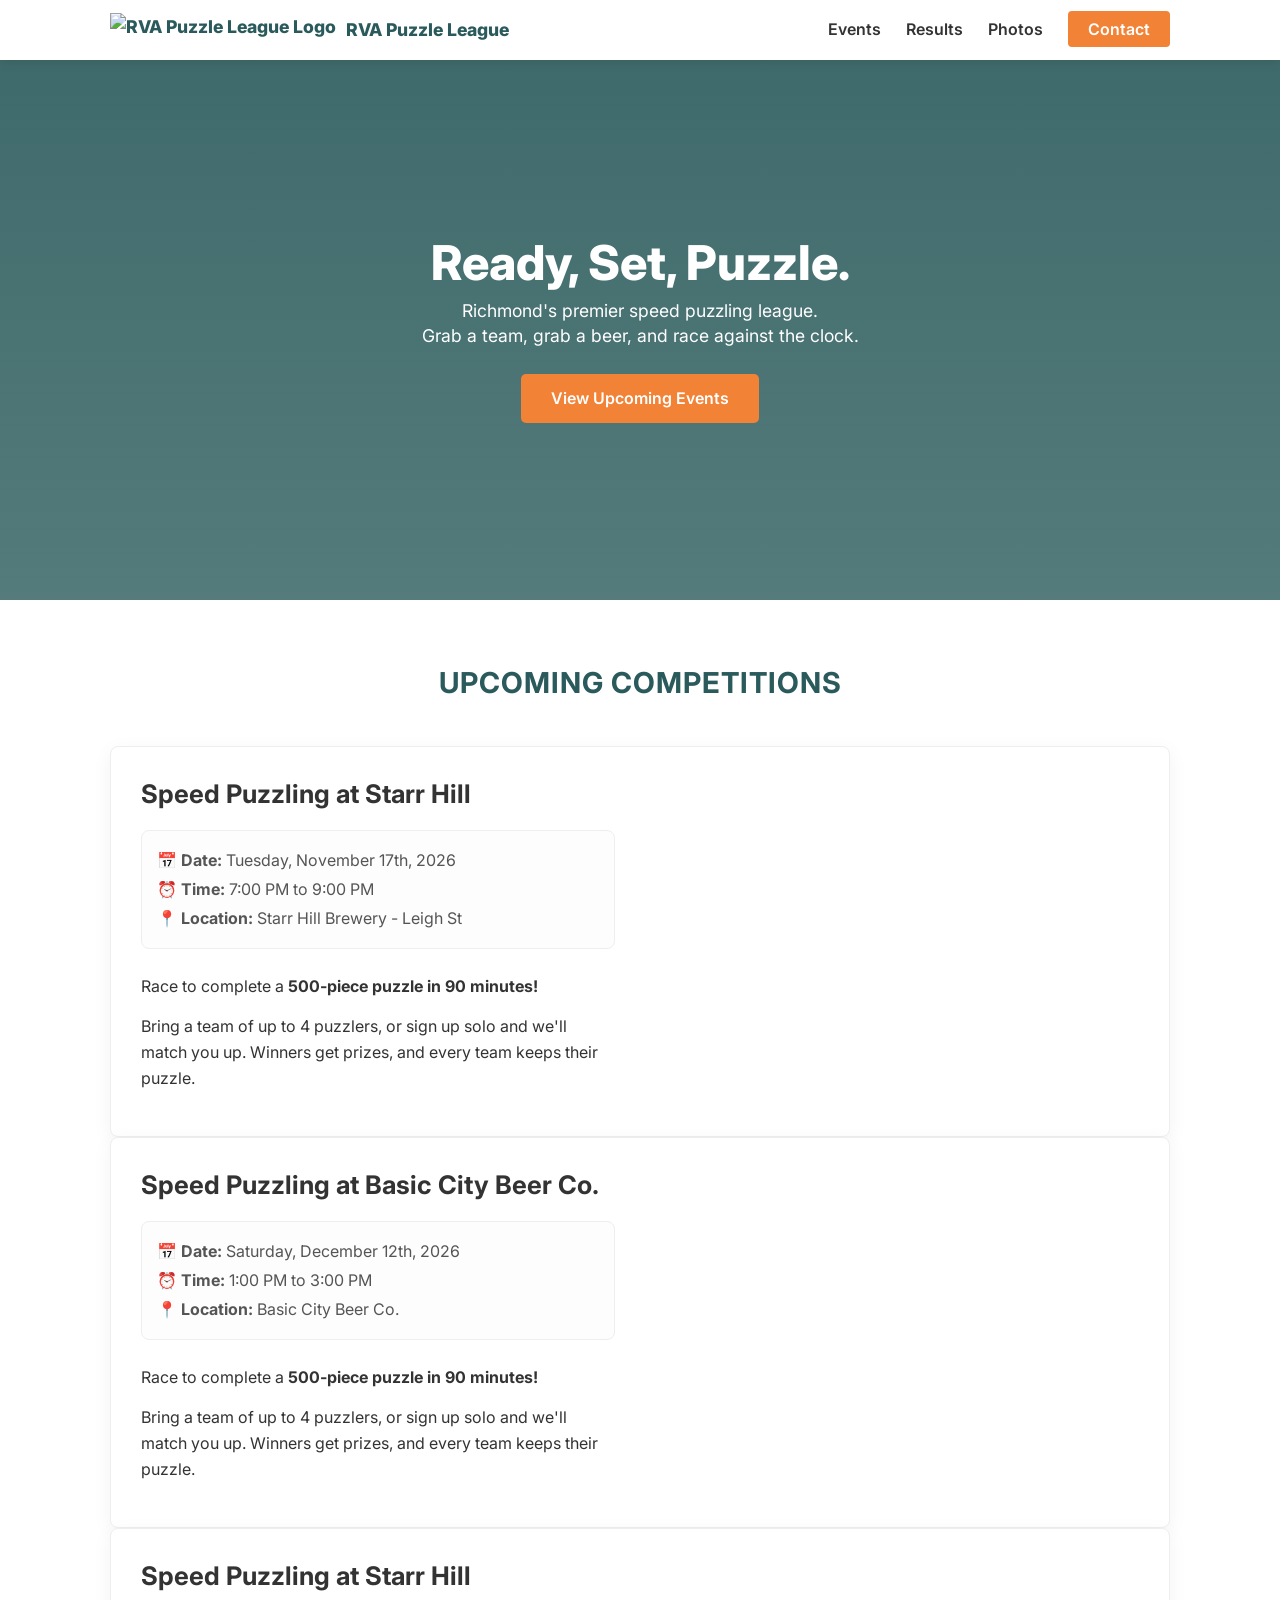
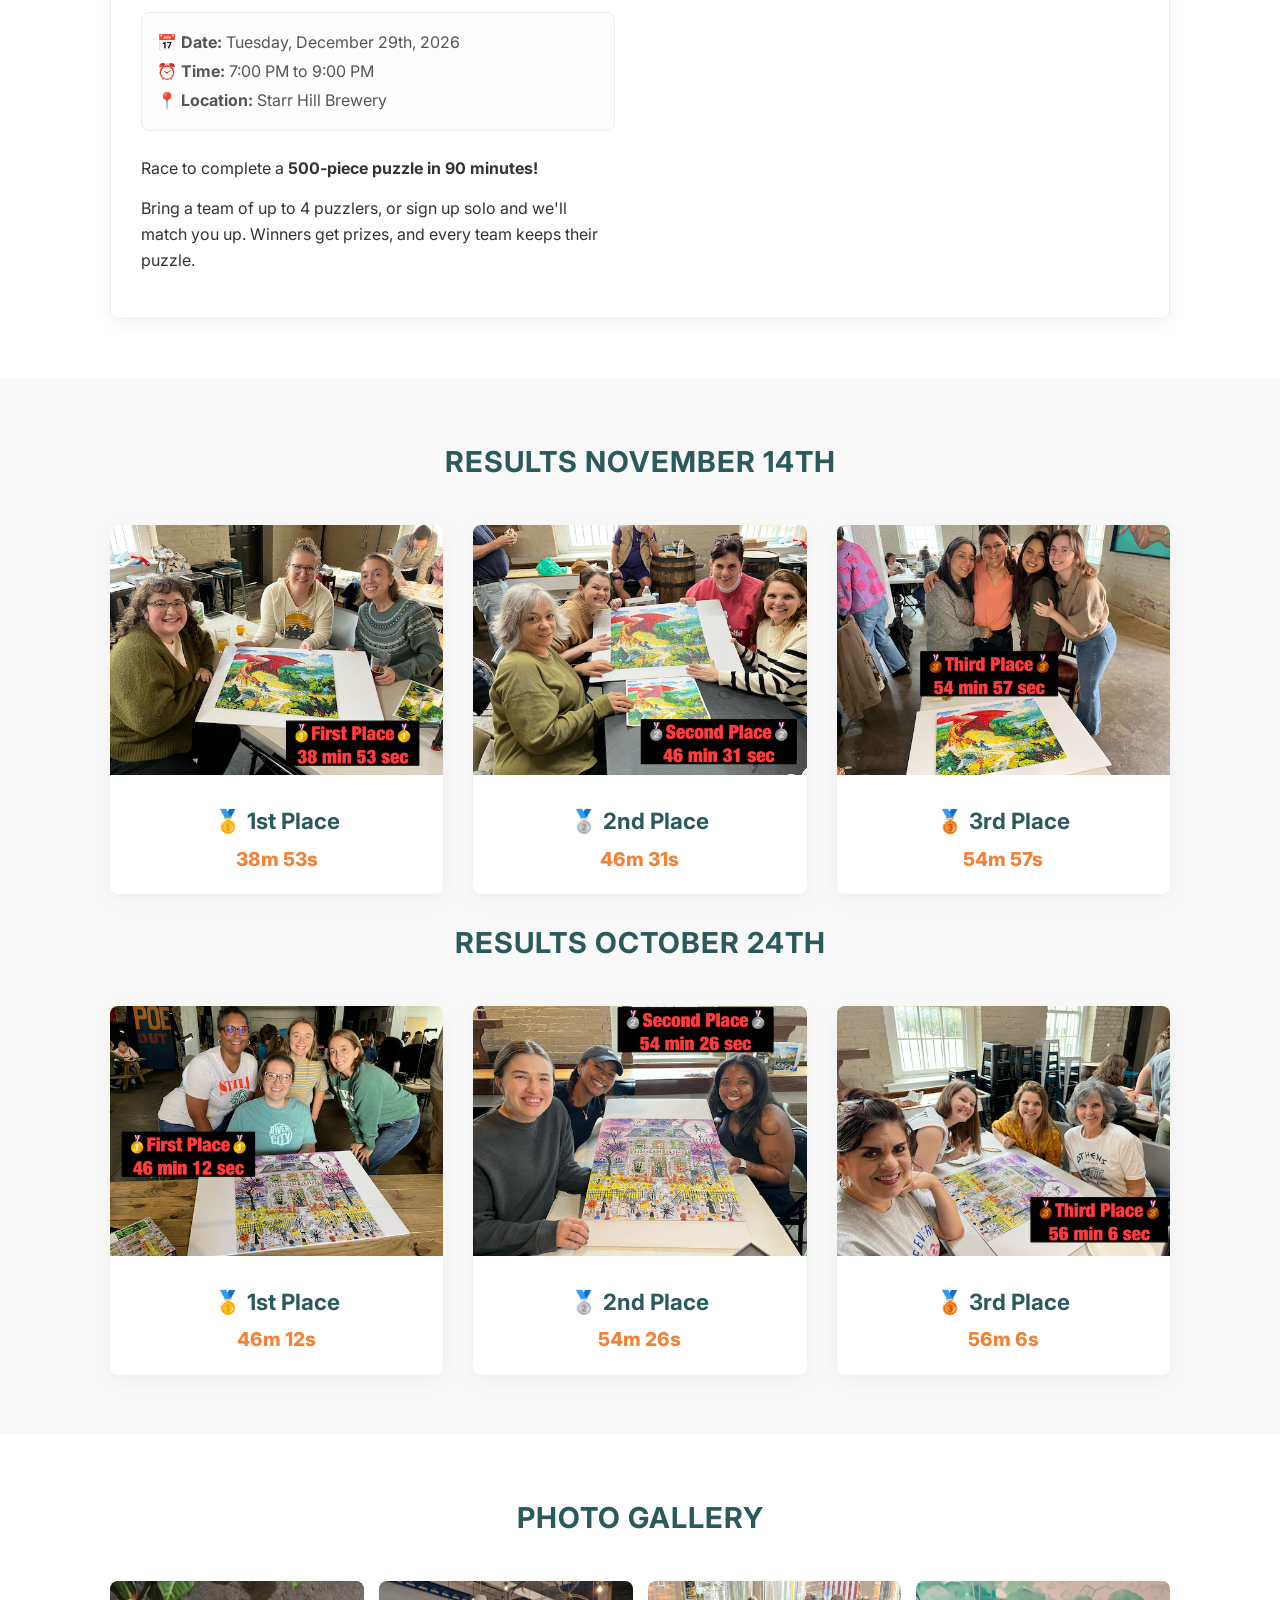
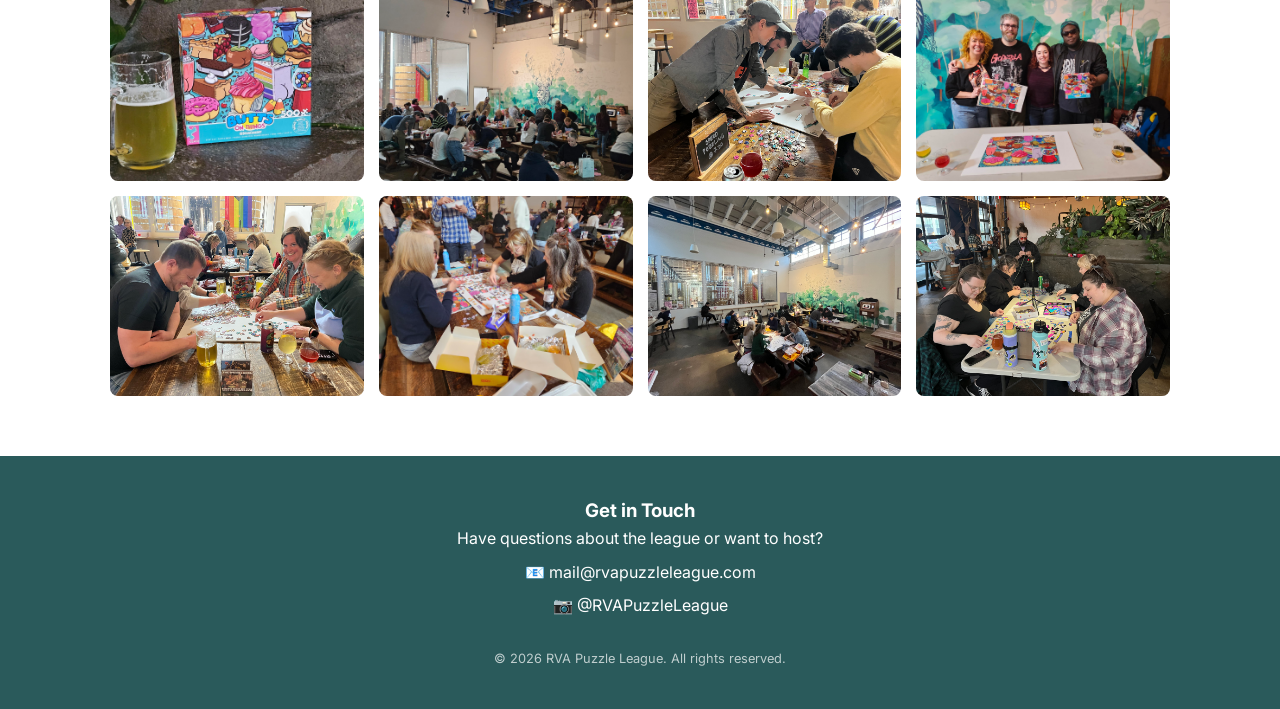
==== commit 3aa74c78: "Update event time for Speed Puzzling event" ====
--- a/index.html
+++ b/index.html
@@ -104,7 +104,7 @@
                         <h3>Speed Puzzling at Starr Hill</h3>
                         <p class="event-meta">
                             <strong>📅 Date:</strong> Tuesday, December 29th, 2026<br>
-                            <strong>⏰ Time:</strong> 1:00 PM to 3:00 PM<br>
+                            <strong>⏰ Time:</strong> 7:00 PM to 9:00 PM<br>
                             <strong>📍 Location:</strong> Starr Hill Brewery
                         </p>
                         <div class="event-desc">
@@ -134,21 +134,21 @@
             <h2 class="section-title">Results November 14th</h2>
             <div class="results-grid">
                 <div class="result-card">
-                    <img src="pics/nov/14.nov.1st.jpeg" alt="1st Place Winners" class="gallery-img">
+                    <img src="pics/nov/14.nov.1st.png" alt="1st Place Winners" class="gallery-img">
                     <div class="result-info">
                         <h3>🥇 1st Place</h3>
                         <p class="time">38m 53s</p>
                     </div>
                 </div>
                 <div class="result-card">
-                    <img src="pics/nov/14.nov.2nd.jpeg" alt="2nd Place Winners" class="gallery-img">
+                    <img src="pics/nov/14.nov.2nd.png" alt="2nd Place Winners" class="gallery-img">
                     <div class="result-info">
                         <h3>🥈 2nd Place</h3>
                         <p class="time">46m 31s</p>
                     </div>
                 </div>
                 <div class="result-card">
-                    <img src="pics/nov/14.nov.3rd.jpeg" alt="3rd Place Winners" class="gallery-img">
+                    <img src="pics/nov/14.nov.3rd.png" alt="3rd Place Winners" class="gallery-img">
                     <div class="result-info">
                         <h3>🥉 3rd Place</h3>
                         <p class="time">54m 57s</p>
@@ -159,21 +159,21 @@
             <h2 class="section-title">Results October 24th</h2>
             <div class="results-grid">
                 <div class="result-card">
-                    <img src="pics/oct/24.oct.1st.jpg" alt="1st Place Winners" class="gallery-img">
+                    <img src="pics/oct/24.oct.1st.png" alt="1st Place Winners" class="gallery-img">
                     <div class="result-info">
                         <h3>🥇 1st Place</h3>
                         <p class="time">46m 12s</p>
                     </div>
                 </div>
                 <div class="result-card">
-                    <img src="pics/oct/24.oct.2nd.jpg" alt="2nd Place Winners" class="gallery-img">
+                    <img src="pics/oct/24.oct.2nd.png" alt="2nd Place Winners" class="gallery-img">
                     <div class="result-info">
                         <h3>🥈 2nd Place</h3>
                         <p class="time">54m 26s</p>
                     </div>
                 </div>
                 <div class="result-card">
-                    <img src="pics/foct/24.oct.3rd.jpg" alt="3rd Place Winners" class="gallery-img">
+                    <img src="pics/oct/24.oct.3rd.png" alt="3rd Place Winners" class="gallery-img">
                     <div class="result-info">
                         <h3>🥉 3rd Place</h3>
                         <p class="time">56m 6s</p>
